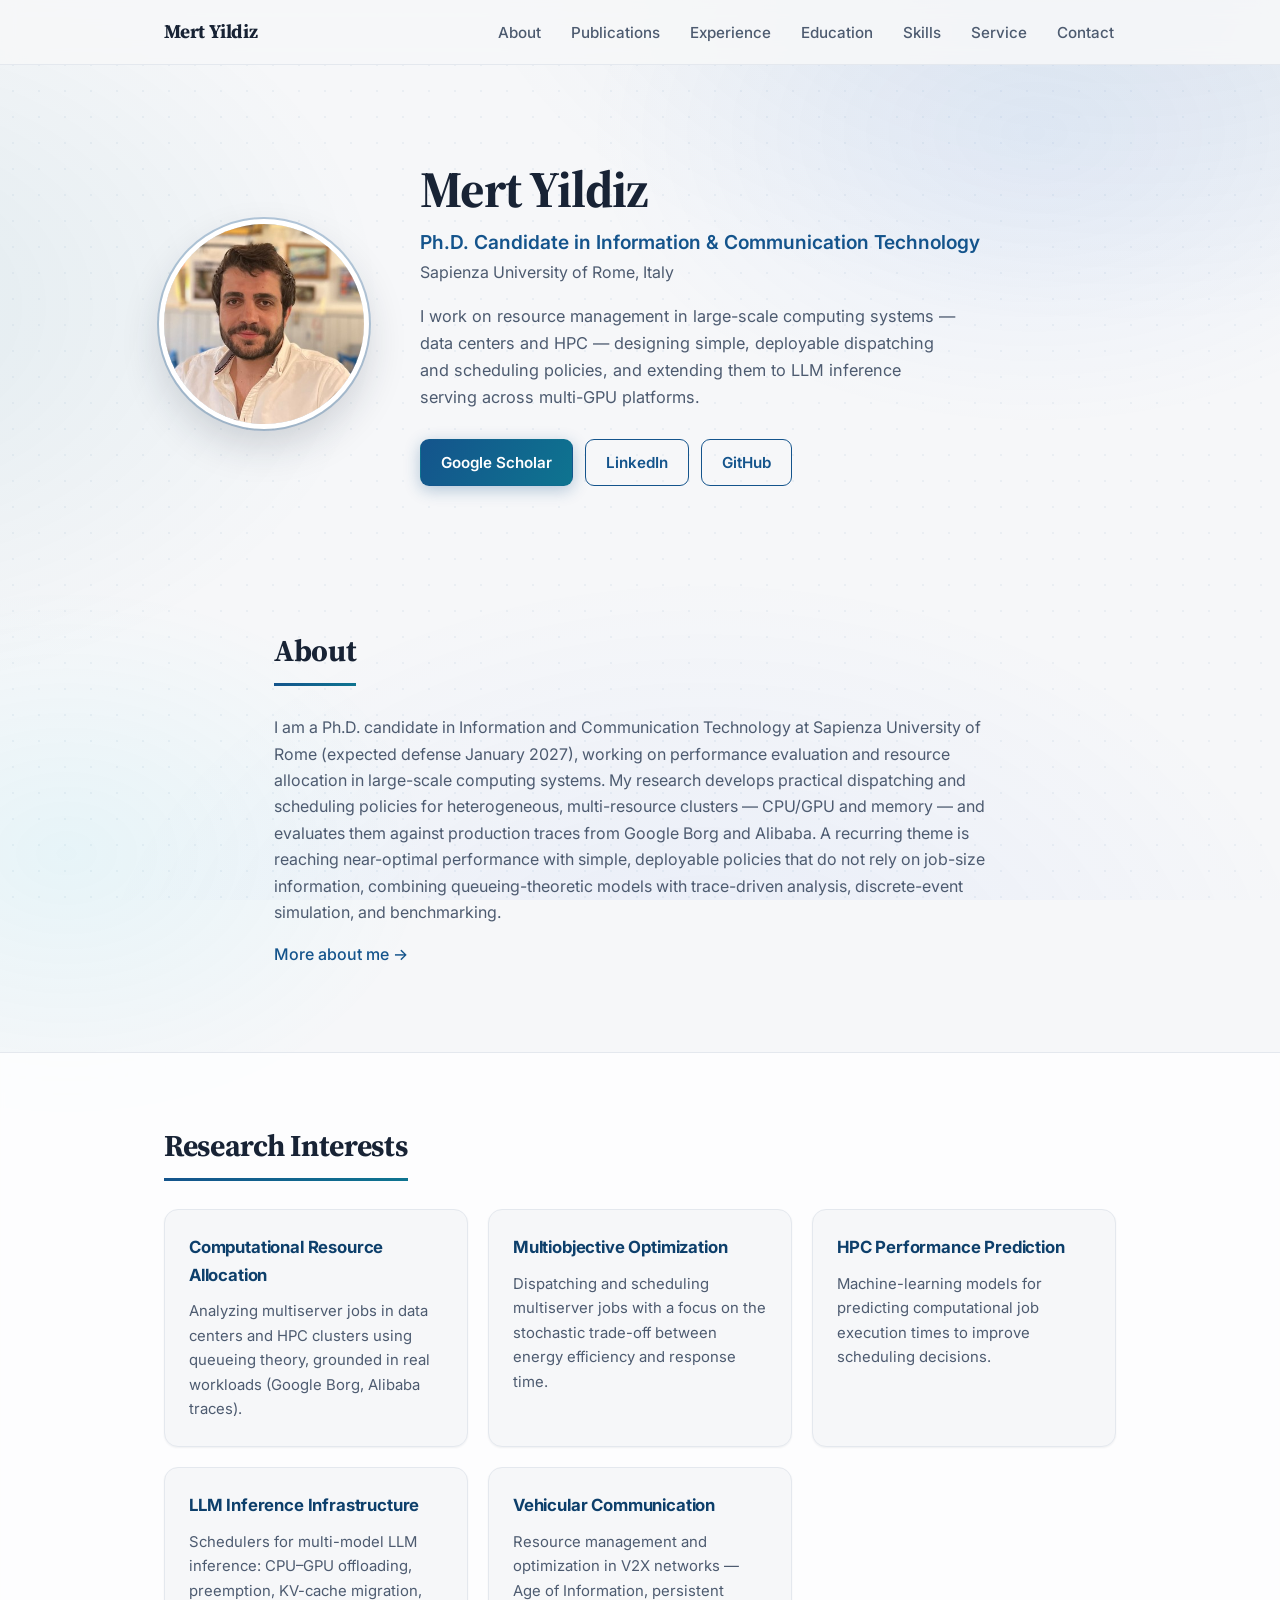
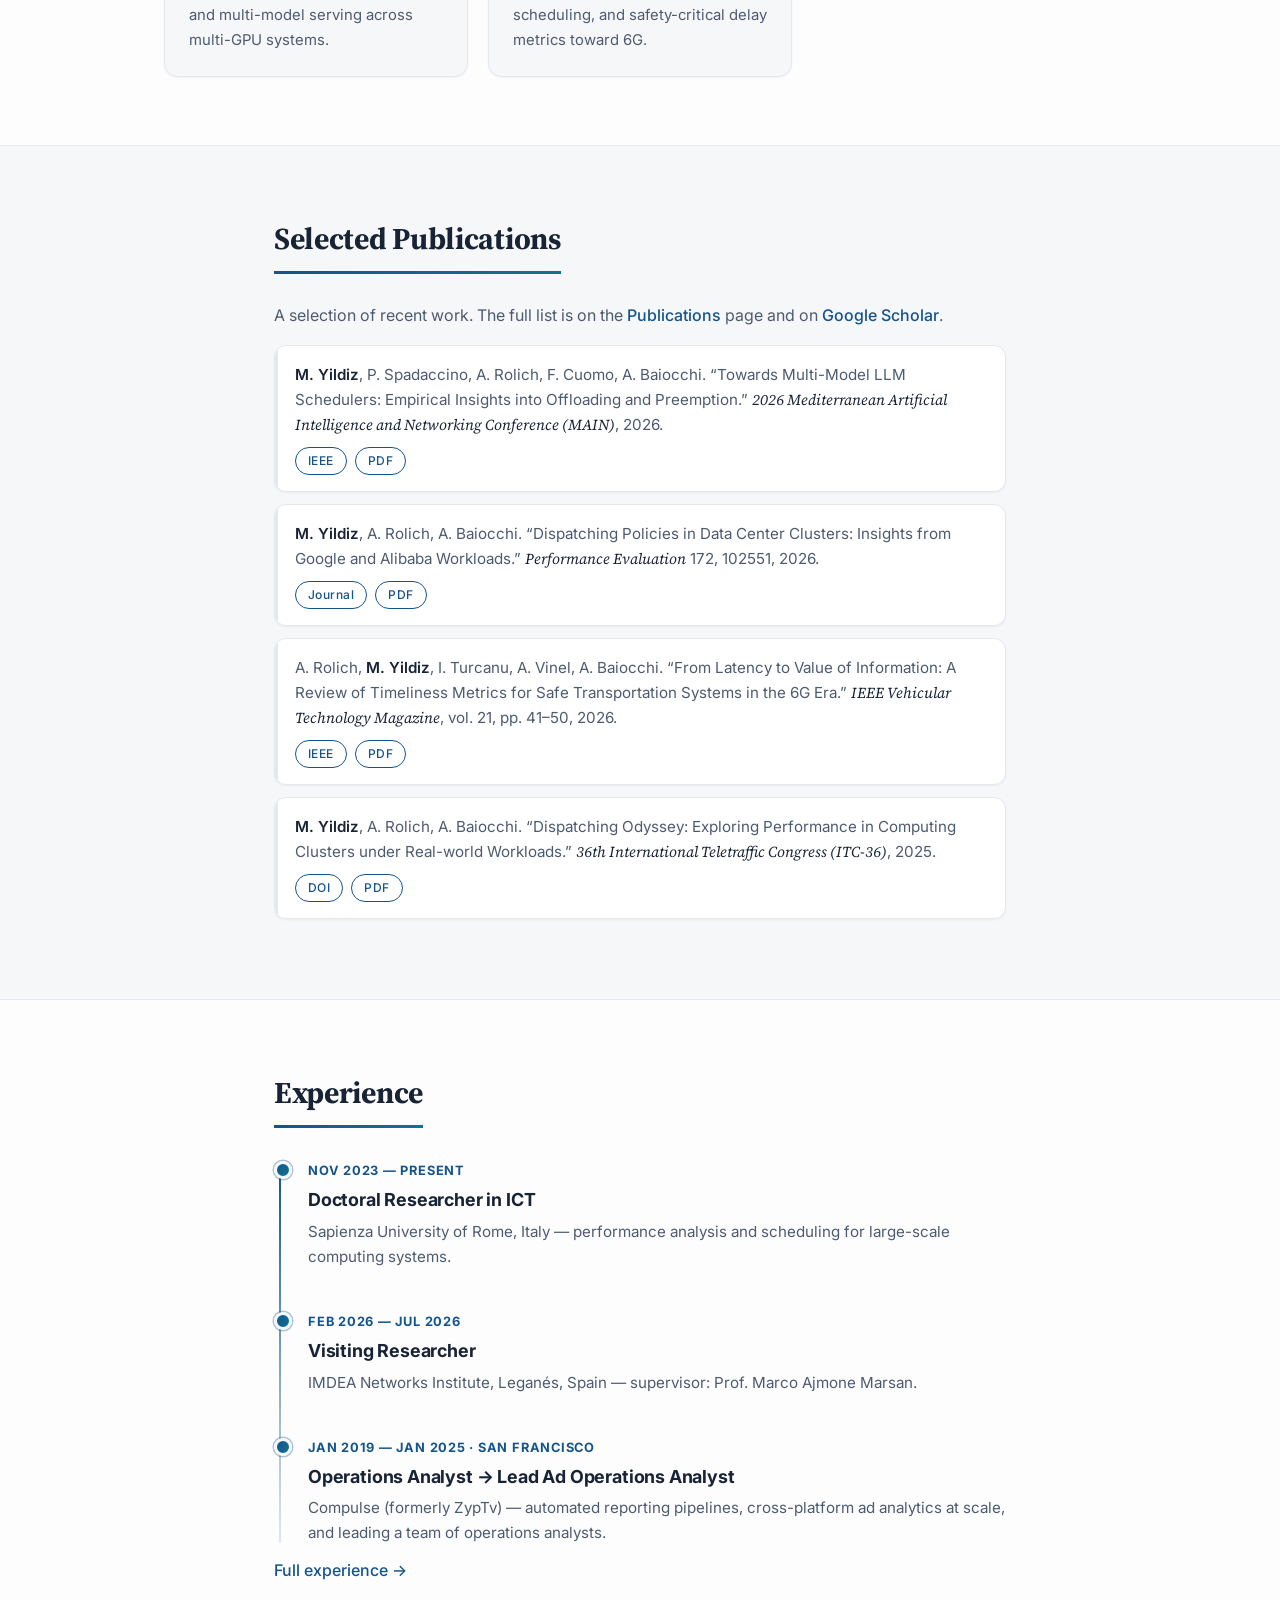
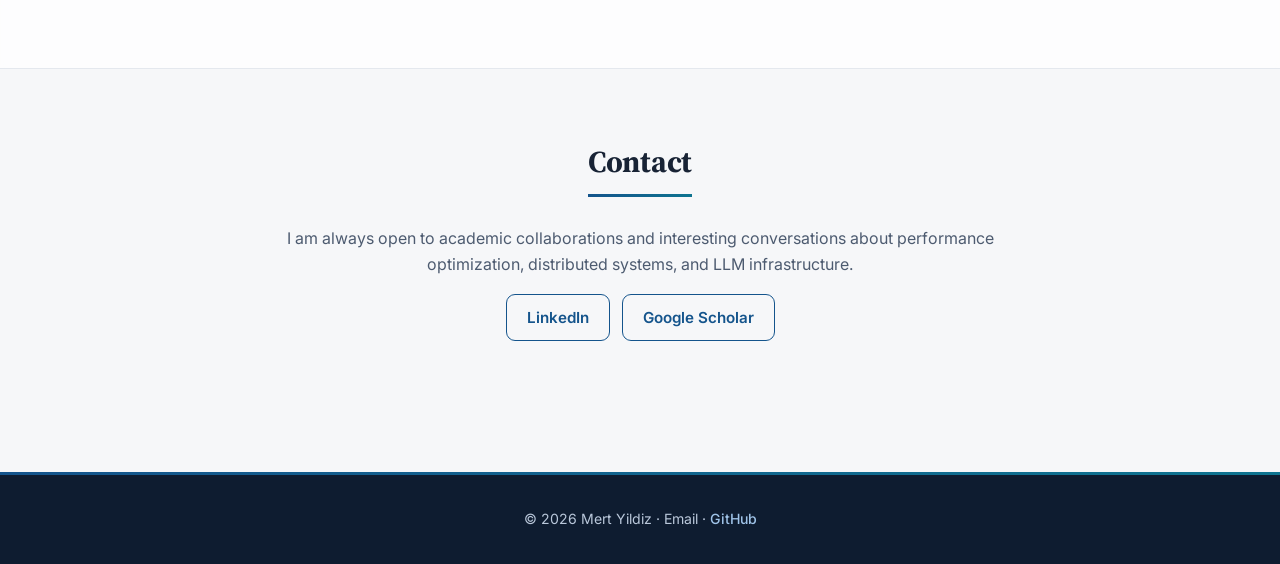
==== index.html @ 00599d74 "Restructure Contact page + obfuscate all email addresses site-wide - Contact: two-panel layout (Get-" ====
<!DOCTYPE html>
<html lang="en">
<head>
  <meta charset="UTF-8">
  <meta name="viewport" content="width=device-width, initial-scale=1.0">
  <title>Mert Yildiz — Academic Portfolio</title>
  <meta name="description" content="Mert Yildiz — Ph.D. Candidate in ICT at Sapienza University of Rome. Resource management in data centers and HPC, queueing theory, LLM inference serving, vehicular networks.">
  <link rel="icon" type="image/jpeg" href="assets/Profile_photo.jpg">
  <meta property="og:title" content="Mert Yildiz — Academic Portfolio">
  <meta property="og:description" content="Ph.D. Candidate in ICT at Sapienza University of Rome. Data centers, HPC, queueing theory, LLM inference serving, vehicular networks.">
  <meta property="og:type" content="website">
  <meta property="og:image" content="assets/Profile_photo.jpg">
  <link rel="preconnect" href="https://fonts.googleapis.com">
  <link rel="preconnect" href="https://fonts.gstatic.com" crossorigin>
  <link href="https://fonts.googleapis.com/css2?family=Source+Serif+4:opsz,wght@8..60,400;8..60,600;8..60,700&family=Inter:wght@400;500;600&display=swap" rel="stylesheet">
  <link rel="stylesheet" href="css/style.css">
</head>
<body>

<header class="site-header">
  <nav class="nav container">
    <a class="nav__brand" href="index.html">Mert Yildiz</a>
    <button class="nav__toggle" aria-label="Toggle menu" aria-expanded="false">☰</button>
    <ul class="nav__links">
      <li><a href="about.html">About</a></li>
      <li><a href="publications.html">Publications</a></li>
      <li><a href="experience.html">Experience</a></li>
      <li><a href="education.html">Education</a></li>
      <li><a href="skills.html">Skills</a></li>
      <li><a href="service.html">Service</a></li>
      <li><a href="contact.html">Contact</a></li>
    </ul>
  </nav>
</header>

<main id="top">

  <!-- ============ HERO ============ -->
  <section class="hero">
    <div class="container hero__inner">
      <img class="hero__photo" src="assets/Profile_photo.jpg" alt="Portrait of Mert Yildiz">
      <div class="hero__text">
        <h1>Mert Yildiz</h1>
        <p class="hero__role">Ph.D. Candidate in Information &amp; Communication Technology</p>
        <p class="hero__affil">Sapienza University of Rome, Italy</p>
        <p class="hero__tagline">
          I work on resource management in large-scale computing systems — data centers and HPC —
          designing simple, deployable dispatching and scheduling policies, and extending them to
          LLM inference serving across multi-GPU platforms.
        </p>
        <div class="hero__links">
          <a class="btn btn--primary" href="https://scholar.google.com/citations?user=gYXDUkcAAAAJ&hl=en" target="_blank" rel="noopener">Google Scholar</a>
          <a class="btn" href="https://www.linkedin.com/in/mertyldz/" target="_blank" rel="noopener">LinkedIn</a>
          <a class="btn" href="https://github.com/MertYILDIZ19" target="_blank" rel="noopener">GitHub</a>
        </div>
      </div>
    </div>
  </section>

  <!-- ============ ABOUT (excerpt) ============ -->
  <section class="section">
    <div class="container narrow">
      <h2>About</h2>
      <p>
        I am a Ph.D. candidate in Information and Communication Technology at Sapienza University of Rome
        (expected defense January 2027), working on performance evaluation and resource allocation in
        large-scale computing systems. My research develops practical dispatching and scheduling policies for
        heterogeneous, multi-resource clusters — CPU/GPU and memory — and evaluates them against production
        traces from Google Borg and Alibaba. A recurring theme is reaching near-optimal performance with simple,
        deployable policies that do not rely on job-size information, combining queueing-theoretic models with
        trace-driven analysis, discrete-event simulation, and benchmarking.
      </p>
      <p><a href="about.html">More about me →</a></p>
    </div>
  </section>

  <!-- ============ RESEARCH ============ -->
  <section class="section section--alt">
    <div class="container">
      <h2>Research Interests</h2>
      <div class="cards">
        <div class="card">
          <h3>Computational Resource Allocation</h3>
          <p>Analyzing multiserver jobs in data centers and HPC clusters using queueing theory, grounded in real workloads (Google Borg, Alibaba traces).</p>
        </div>
        <div class="card">
          <h3>Multiobjective Optimization</h3>
          <p>Dispatching and scheduling multiserver jobs with a focus on the stochastic trade-off between energy efficiency and response time.</p>
        </div>
        <div class="card">
          <h3>HPC Performance Prediction</h3>
          <p>Machine-learning models for predicting computational job execution times to improve scheduling decisions.</p>
        </div>
        <div class="card">
          <h3>LLM Inference Infrastructure</h3>
          <p>Schedulers for multi-model LLM inference: CPU–GPU offloading, preemption, KV-cache migration, and multi-model serving across multi-GPU systems.</p>
        </div>
        <div class="card">
          <h3>Vehicular Communication</h3>
          <p>Resource management and optimization in V2X networks — Age of Information, persistent scheduling, and safety-critical delay metrics toward 6G.</p>
        </div>
      </div>
    </div>
  </section>

  <!-- ============ SELECTED PUBLICATIONS ============ -->
  <section class="section">
    <div class="container narrow">
      <h2>Selected Publications</h2>
      <p class="pubs__meta">A selection of recent work. The full list is on the <a href="publications.html">Publications</a> page and on <a href="https://scholar.google.com/citations?user=gYXDUkcAAAAJ&hl=en" target="_blank" rel="noopener">Google Scholar</a>.</p>

      <ul class="pubs">
        <li>
          <span class="pubs__authors"><strong>M. Yildiz</strong>, P. Spadaccino, A. Rolich, F. Cuomo, A. Baiocchi</span>.
          “Towards Multi-Model LLM Schedulers: Empirical Insights into Offloading and Preemption.”
          <em>2026 Mediterranean Artificial Intelligence and Networking Conference (MAIN)</em>, 2026.
          <div class="pubs__links">
            <a class="pubs__doi" href="https://doi.org/10.1109/MAIN71116.2026.11622343" target="_blank" rel="noopener">IEEE</a>
            <a class="pubs__pdf" href="My_papers_pdfs/Towards_Multi-Model_LLM_Schedulers_Empirical_Insights_Into_Offloading_and_Preemption.pdf" download>PDF</a>
          </div>
        </li>
        <li>
          <span class="pubs__authors"><strong>M. Yildiz</strong>, A. Rolich, A. Baiocchi</span>.
          “Dispatching Policies in Data Center Clusters: Insights from Google and Alibaba Workloads.”
          <em>Performance Evaluation</em> 172, 102551, 2026.
          <div class="pubs__links">
            <a class="pubs__doi" href="https://doi.org/10.1016/j.peva.2026.102551" target="_blank" rel="noopener">Journal</a>
            <a class="pubs__pdf" href="My_papers_pdfs/1-s2.0-S0166531626000118-main.pdf" download>PDF</a>
          </div>
        </li>
        <li>
          <span class="pubs__authors">A. Rolich, <strong>M. Yildiz</strong>, I. Turcanu, A. Vinel, A. Baiocchi</span>.
          “From Latency to Value of Information: A Review of Timeliness Metrics for Safe Transportation Systems in the 6G Era.”
          <em>IEEE Vehicular Technology Magazine</em>, vol. 21, pp. 41–50, 2026.
          <div class="pubs__links">
            <a class="pubs__doi" href="https://doi.org/10.1109/MVT.2026.3695244" target="_blank" rel="noopener">IEEE</a>
            <a class="pubs__pdf" href="My_papers_pdfs/From_Latency_to_Value_of_Information_A_Review_of_Timeliness_Metrics_for_Safe_Transportation_Systems_in_the_6G_Era.pdf" download>PDF</a>
          </div>
        </li>
        <li>
          <span class="pubs__authors"><strong>M. Yildiz</strong>, A. Rolich, A. Baiocchi</span>.
          “Dispatching Odyssey: Exploring Performance in Computing Clusters under Real-world Workloads.”
          <em>36th International Teletraffic Congress (ITC-36)</em>, 2025.
          <div class="pubs__links">
            <a class="pubs__doi" href="https://doi.org/10.23919/itc-3665175.2025.11078624" target="_blank" rel="noopener">DOI</a>
            <a class="pubs__pdf" href="My_papers_pdfs/Dispatching_Odyssey_Exploring_Performance_in_Computing_Clusters_under_Real-world_Workloads.pdf" download>PDF</a>
          </div>
        </li>
      </ul>
    </div>
  </section>

  <!-- ============ EXPERIENCE (excerpt) ============ -->
  <section class="section section--alt">
    <div class="container narrow">
      <h2>Experience</h2>
      <div class="timeline">
        <div class="timeline__item">
          <span class="timeline__when">Nov 2023 — Present</span>
          <h3>Doctoral Researcher in ICT</h3>
          <p>Sapienza University of Rome, Italy — performance analysis and scheduling for large-scale computing systems.</p>
        </div>
        <div class="timeline__item">
          <span class="timeline__when">Feb 2026 — Jul 2026</span>
          <h3>Visiting Researcher</h3>
          <p>IMDEA Networks Institute, Leganés, Spain — supervisor: Prof. Marco Ajmone Marsan.</p>
        </div>
        <div class="timeline__item">
          <span class="timeline__when">Jan 2019 — Jan 2025 · San Francisco</span>
          <h3>Operations Analyst → Lead Ad Operations Analyst</h3>
          <p>Compulse (formerly ZypTv) — automated reporting pipelines, cross-platform ad analytics at scale, and leading a team of operations analysts.</p>
        </div>
      </div>
      <p><a href="experience.html">Full experience →</a></p>
    </div>
  </section>

  <!-- ============ CONTACT ============ -->
  <section class="section">
    <div class="container narrow center">
      <h2>Contact</h2>
      <p>
        I am always open to academic collaborations and interesting conversations about performance
        optimization, distributed systems, and LLM infrastructure.
      </p>
      <div class="hero__links center">
        <a class="btn" href="https://www.linkedin.com/in/mertyldz/" target="_blank" rel="noopener">LinkedIn</a>
        <a class="btn" href="https://scholar.google.com/citations?user=gYXDUkcAAAAJ&hl=en" target="_blank" rel="noopener">Google Scholar</a>
      </div>
    </div>
  </section>

</main>

<footer class="site-footer">
  <div class="container narrow center">
    <p>© <span id="year"></span> Mert Yildiz · Email · <a href="https://github.com/MertYILDIZ19" target="_blank" rel="noopener">GitHub</a></p>
  </div>
</footer>

<script src="js/main.js"></script>
</body>
</html>
---- css/style.css ----
/* ============================================================
   Mert Yildiz — Academic Portfolio (multi-page)
   Design system v2: Source Serif 4 headings + Inter body,
   deep-navy accent with gradient highlights on soft off-white.
   Shared by all pages. Do not fork per page.
   ============================================================ */

:root {
  --bg: #f6f7f9;
  --surface: #ffffff;
  --ink: #182335;
  --ink-soft: #4d5b70;
  --accent: #14548c;
  --accent-dark: #0d3f6b;
  --accent-light: #4a86bd;
  --teal: #0e7490;
  --line: #e4e8ee;
  --grad: linear-gradient(120deg, var(--accent) 0%, var(--teal) 100%);
  --serif: "Source Serif 4", Georgia, serif;
  --sans: "Inter", -apple-system, "Segoe UI", sans-serif;
  --shadow-sm: 0 1px 2px rgba(24, 35, 53, 0.06);
  --shadow-md: 0 10px 28px rgba(24, 35, 53, 0.10);
  --radius: 14px;
}

* { margin: 0; padding: 0; box-sizing: border-box; }

html { scroll-behavior: smooth; background-color: var(--bg); }

::selection { background: rgba(20, 84, 140, 0.18); }

a:focus-visible, button:focus-visible {
  outline: 2px solid var(--accent-light);
  outline-offset: 2px;
  border-radius: 4px;
}

/* ---------- Background: soft drifting glows + faint dot grid ---------- */
body::before {
  content: ""; position: fixed; inset: 0; z-index: -2; pointer-events: none;
  background:
    radial-gradient(rgba(20, 84, 140, 0.05) 1px, transparent 1.4px),
    radial-gradient(1100px 700px at 88% -12%, rgba(20, 84, 140, 0.10), transparent 62%),
    radial-gradient(900px 650px at -12% 34%, rgba(14, 116, 144, 0.09), transparent 60%),
    radial-gradient(1000px 700px at 55% 112%, rgba(37, 99, 235, 0.07), transparent 62%);
  background-size: 26px 26px, auto, auto, auto;
}
body::after {
  content: ""; position: fixed; top: -30%; left: -20%; width: 140%; height: 160%;
  z-index: -1; pointer-events: none;
  background:
    radial-gradient(640px 420px at 72% 28%, rgba(59, 130, 246, 0.08), transparent 70%),
    radial-gradient(520px 380px at 18% 78%, rgba(34, 211, 238, 0.07), transparent 70%);
  animation: bg-drift 40s ease-in-out infinite alternate;
}
@keyframes bg-drift {
  from { transform: translate3d(-2%, -1.5%, 0) scale(1); }
  to   { transform: translate3d(2.5%, 2%, 0) scale(1.06); }
}
@media (prefers-reduced-motion: reduce) {
  html { scroll-behavior: auto; }
  body::after { animation: none; }
}

body {
  font-family: var(--sans);
  color: var(--ink);
  line-height: 1.65;
  font-size: 16px;
  -webkit-font-smoothing: antialiased;
  text-rendering: optimizeLegibility;
}

.container { max-width: 1000px; margin: 0 auto; padding: 0 24px; }
.container.narrow { max-width: 780px; }
.center { text-align: center; }

/* ---------- Scroll reveal (only when JS is present) ---------- */
html.js .reveal { opacity: 0; transform: translateY(16px); transition: opacity 0.55s ease, transform 0.55s ease; }
html.js .reveal.in { opacity: 1; transform: none; }
@media (prefers-reduced-motion: reduce) {
  html.js .reveal { opacity: 1; transform: none; transition: none; }
}

/* ---------- Header / nav ---------- */
.site-header {
  position: sticky; top: 0; z-index: 50;
  background: rgba(246, 247, 249, 0.88);
  backdrop-filter: blur(10px);
  -webkit-backdrop-filter: blur(10px);
  border-bottom: 1px solid var(--line);
}
.nav { display: flex; align-items: center; justify-content: space-between; height: 64px; position: relative; }
.nav__brand { font-family: var(--serif); font-weight: 700; font-size: 1.2rem; letter-spacing: -0.01em; color: var(--ink); text-decoration: none; }
.nav__brand:hover { color: var(--accent); }
.nav__links { display: flex; gap: 26px; list-style: none; }
.nav__links a {
  position: relative;
  color: var(--ink-soft); text-decoration: none; font-size: 0.95rem; font-weight: 500;
  padding: 8px 2px; transition: color 0.15s;
}
.nav__links a::after {
  content: ""; position: absolute; left: 0; right: 100%; bottom: 2px; height: 2px;
  background: var(--grad); border-radius: 2px; transition: right 0.2s ease;
}
.nav__links a:hover { color: var(--accent); }
.nav__links a:hover::after, .nav__links a.is-active::after { right: 0; }
.nav__links a.is-active { color: var(--accent); font-weight: 600; }
.nav__toggle {
  display: none; background: none; border: 1px solid var(--line); border-radius: 8px;
  font-size: 1.35rem; line-height: 1; cursor: pointer; color: var(--ink);
  padding: 6px 10px; transition: background 0.15s, color 0.15s;
}
.nav__toggle:hover { background: rgba(20, 84, 140, 0.08); color: var(--accent); }

/* ---------- Home hero ---------- */
.hero { padding: clamp(48px, 9vw, 96px) 0 clamp(40px, 7vw, 72px); }
.hero__inner { display: flex; align-items: center; gap: clamp(32px, 5vw, 56px); }
.hero__photo {
  width: clamp(140px, 22vw, 200px); height: clamp(140px, 22vw, 200px);
  border-radius: 50%; object-fit: cover; flex-shrink: 0;
  box-shadow:
    0 0 0 5px var(--surface),
    0 0 0 7px rgba(20, 84, 140, 0.28),
    0 18px 44px rgba(24, 35, 53, 0.20);
}
.hero h1 {
  font-family: var(--serif); font-size: clamp(2.2rem, 5.5vw, 3.2rem);
  line-height: 1.1; letter-spacing: -0.02em; margin-bottom: 10px;
}
.hero__role { font-size: clamp(1.05rem, 2.4vw, 1.2rem); font-weight: 600; color: var(--accent); }
.hero__affil { color: var(--ink-soft); margin-bottom: 18px; }
.hero__tagline { max-width: 54ch; color: var(--ink-soft); margin-bottom: 28px; font-size: 1.02rem; }

/* ---------- Page hero (inner pages) ---------- */
.page-hero { padding: clamp(44px, 8vw, 72px) 0 8px; }
.page-hero h1 {
  font-family: var(--serif); font-size: clamp(2rem, 5vw, 2.7rem);
  line-height: 1.12; letter-spacing: -0.02em; margin-bottom: 14px; position: relative; padding-top: 18px;
}
.page-hero h1::before {
  content: ""; position: absolute; top: 0; left: 2px; width: 46px; height: 4px;
  background: var(--grad); border-radius: 2px;
}
.page-hero p { color: var(--ink-soft); max-width: 66ch; font-size: 1.02rem; }

/* ---------- Buttons ---------- */
.btn {
  display: inline-block; padding: 10px 20px; border-radius: 9px;
  border: 1.5px solid var(--accent); color: var(--accent); background: transparent;
  text-decoration: none; font-weight: 600; font-size: 0.95rem;
  transition: transform 0.15s, box-shadow 0.15s, background 0.15s, color 0.15s;
}
.btn:hover { background: var(--accent); color: #fff; transform: translateY(-1px); }
.btn--primary {
  background: var(--grad); border-color: transparent; color: #fff;
  box-shadow: 0 4px 16px rgba(20, 84, 140, 0.30);
}
.btn--primary:hover { background: linear-gradient(120deg, var(--accent-dark) 0%, #0a5d75 100%); box-shadow: 0 6px 20px rgba(20, 84, 140, 0.38); }
.hero__links { display: flex; gap: 12px; flex-wrap: wrap; }
.hero__links.center, .center { justify-content: center; text-align: center; }

/* ---------- Sections ---------- */
.section { padding: clamp(44px, 7vw, 68px) 0; }
.section--alt {
  background: rgba(255, 255, 255, 0.72); backdrop-filter: blur(3px);
  border-top: 1px solid var(--line); border-bottom: 1px solid var(--line);
}
.section h2 {
  font-family: var(--serif); font-size: clamp(1.5rem, 3.6vw, 1.9rem);
  letter-spacing: -0.01em; margin-bottom: 28px;
  padding-bottom: 10px; display: inline-block; border-bottom: none;
  background-image: var(--grad);
  background-size: 100% 3px; background-position: left bottom; background-repeat: no-repeat;
}
.section p { color: var(--ink-soft); margin-bottom: 16px; }
.section a:not(.btn) { color: var(--accent); text-decoration: none; font-weight: 500; }
.section a:not(.btn):hover { text-decoration: underline; text-underline-offset: 3px; }

/* ---------- Cards ---------- */
.cards { display: grid; grid-template-columns: repeat(auto-fit, minmax(250px, 1fr)); gap: 20px; }
.card {
  position: relative; overflow: hidden;
  background: var(--bg); border: 1px solid var(--line); border-radius: var(--radius);
  padding: 24px; box-shadow: var(--shadow-sm);
  transition: transform 0.18s ease, box-shadow 0.18s ease;
}
.section:not(.section--alt) .card { background: var(--surface); }
.card::before {
  content: ""; position: absolute; top: 0; left: 0; right: 0; height: 3px;
  background: var(--grad); opacity: 0; transition: opacity 0.18s ease;
}
.card:hover { transform: translateY(-4px); box-shadow: var(--shadow-md); }
.card:hover::before { opacity: 1; }
.card h3 { font-size: 1.05rem; margin-bottom: 10px; color: var(--accent-dark); letter-spacing: -0.01em; }
.card p { font-size: 0.93rem; margin: 0; }
.tags { display: flex; flex-wrap: wrap; gap: 7px !important; align-content: flex-start; }
.tags span {
  background: #eef3f9; border: 1px solid #dbe5f0; border-radius: 999px;
  padding: 4px 12px; font-size: 0.8rem; font-weight: 500; color: #33507a; line-height: 1.4;
}

/* ---------- Publications ---------- */
.pubs__meta { margin-bottom: 8px; }
.pubs__group {
  font-family: var(--serif); font-size: 1.2rem; color: var(--accent-dark);
  margin: 36px 0 14px; letter-spacing: -0.01em; display: flex; align-items: center; gap: 10px;
}
.pubs__group::before { content: ""; width: 8px; height: 8px; border-radius: 2px; background: var(--grad); flex-shrink: 0; }
.pubs ul, .pubs { list-style: none; }
.pubs li {
  position: relative;
  background: var(--surface); border: 1px solid var(--line); border-radius: 12px;
  padding: 16px 20px; margin-bottom: 12px; color: var(--ink-soft); font-size: 0.95rem;
  box-shadow: var(--shadow-sm); overflow: hidden;
  transition: transform 0.18s ease, box-shadow 0.18s ease, border-color 0.18s ease;
}
.pubs li::before {
  content: ""; position: absolute; top: 0; bottom: 0; left: 0; width: 3px;
  background: var(--line); transition: background 0.18s ease;
}
.pubs li:hover { transform: translateX(4px); box-shadow: var(--shadow-md); border-color: #d3dde9; }
.pubs li:hover::before { background: var(--grad); }
.pubs__authors strong { color: var(--ink); font-weight: 600; }
.pubs em { font-family: var(--serif); color: var(--ink); }
.pubs__links { margin-top: 10px; display: flex; gap: 8px; flex-wrap: wrap; }
.pubs__pdf, .pubs__doi {
  display: inline-block; padding: 3px 12px; border-radius: 999px;
  border: 1px solid var(--accent); color: var(--accent); font-size: 0.75rem;
  font-weight: 600; letter-spacing: 0.04em; text-decoration: none;
  transition: background 0.15s, color 0.15s, box-shadow 0.15s;
}
.pubs__pdf:hover, .pubs__doi:hover { background: var(--accent); color: #fff; box-shadow: 0 3px 10px rgba(20, 84, 140, 0.25); }

/* ---------- Service / simple lists ---------- */
.service-list { list-style: none; }
.service-list li {
  padding: 12px 14px; color: var(--ink-soft); border-bottom: 1px dashed var(--line);
  font-size: 0.95rem; border-radius: 8px; transition: background 0.15s;
}
.service-list li:hover { background: rgba(20, 84, 140, 0.04); }
.service-list li:last-child { border-bottom: none; }
.service-list strong { color: var(--ink); font-weight: 600; }

/* ---------- Timeline ---------- */
.timeline { position: relative; }
.timeline::before {
  content: ""; position: absolute; left: 5px; top: 10px; bottom: 14px; width: 2px;
  background: linear-gradient(to bottom, var(--accent), rgba(20, 84, 140, 0.12));
  border-radius: 2px;
}
.timeline__item { position: relative; padding: 0 0 30px 34px; }
.timeline__item:last-child { padding-bottom: 4px; }
.timeline__item::before {
  content: ""; position: absolute; left: 0; top: 5px;
  width: 12px; height: 12px; border-radius: 50%;
  background: var(--grad); border: 3px solid var(--bg);
  box-shadow: 0 0 0 1.5px rgba(20, 84, 140, 0.35);
}
.timeline__when {
  display: inline-block; font-size: 0.8rem; font-weight: 700; color: var(--accent);
  text-transform: uppercase; letter-spacing: 0.06em; margin-bottom: 4px;
}
.timeline__item h3 { font-size: 1.12rem; margin: 0 0 4px; letter-spacing: -0.01em; }
.timeline__item p { margin: 0 0 8px; font-size: 0.95rem; }
.timeline__item ul { color: var(--ink-soft); font-size: 0.93rem; padding-left: 20px; margin-top: 6px; }
.timeline__item ul li { margin-bottom: 4px; }

/* ---------- About two-column ---------- */
.about-grid { display: grid; grid-template-columns: 270px 1fr; gap: clamp(28px, 5vw, 48px); align-items: start; }
.about-grid > .about-side { position: sticky; top: 88px; }
.about-photo {
  width: 100%; border-radius: 18px; object-fit: cover; display: block;
  box-shadow:
    0 0 0 4px var(--surface),
    0 0 0 6px rgba(20, 84, 140, 0.22),
    0 18px 44px rgba(24, 35, 53, 0.16);
}
.facts { list-style: none; margin-top: 24px; }
.facts li {
  padding: 10px 0; border-bottom: 1px dashed var(--line); font-size: 0.92rem; color: var(--ink-soft);
}
.facts li:last-child { border-bottom: none; }
.facts strong {
  color: var(--accent); display: block; font-size: 0.74rem; font-weight: 700;
  text-transform: uppercase; letter-spacing: 0.08em; margin-bottom: 3px;
}
.about-body p { margin-bottom: 18px; }

/* ---------- Contact (two-panel) ---------- */
.contact-grid { display: grid; grid-template-columns: 1fr 1fr; gap: clamp(28px, 5vw, 48px); align-items: start; }
.contact-lead h2 {
  font-family: var(--serif); font-size: clamp(1.5rem, 3.6vw, 1.9rem); letter-spacing: -0.01em;
  margin-bottom: 14px; padding-bottom: 10px; display: inline-block; border-bottom: none;
  background-image: var(--grad); background-size: 100% 3px; background-position: left bottom; background-repeat: no-repeat;
}
.contact-lead p { margin-bottom: 24px; }
.contact-row--tall { align-items: flex-start; }
.email-block { display: flex; flex-direction: column; gap: 3px; }
.contact-email { font-family: var(--serif); font-size: 1rem; font-weight: 600; color: var(--accent-dark); letter-spacing: 0.01em; overflow-wrap: anywhere; }
.contact-email--alt { font-size: 0.9rem; }
.contact-email-label { font-size: 0.7rem; font-weight: 700; text-transform: uppercase; letter-spacing: 0.08em; color: var(--accent); margin-top: 6px; }
.email-block small { color: var(--ink-soft); font-size: 0.75rem; margin-top: 4px; }
.contact-alt { margin-top: 14px; }

.contact-card {
  background: var(--surface); border: 1px solid var(--line); border-radius: 18px;
  box-shadow: var(--shadow-md); overflow: hidden;
}
.contact-row {
  display: flex; align-items: center; gap: 16px; padding: 20px 24px;
  border-bottom: 1px solid var(--line); transition: background 0.15s;
}
.contact-row:last-child { border-bottom: none; }
.contact-row:hover { background: rgba(20, 84, 140, 0.035); }
.contact-icon {
  flex-shrink: 0; width: 44px; height: 44px; border-radius: 12px;
  display: inline-flex; align-items: center; justify-content: center;
  background: linear-gradient(135deg, rgba(20, 84, 140, 0.10), rgba(14, 116, 144, 0.10));
  color: var(--accent); border: 1px solid rgba(20, 84, 140, 0.14);
}
.contact-info { display: flex; flex-direction: column; gap: 3px; min-width: 0; }
.contact-info strong { font-size: 0.76rem; font-weight: 700; text-transform: uppercase; letter-spacing: 0.08em; color: var(--accent); }
.contact-info a, .contact-info span { color: var(--ink); font-size: 0.98rem; word-break: break-word; }
.contact-info a:not(.profile-chips a) { text-decoration: none; font-weight: 500; transition: color 0.15s; }
.contact-info a:hover { color: var(--accent); }
.profile-chips { display: flex; flex-wrap: wrap; gap: 8px; margin-top: 2px; }
.profile-chips a {
  background: #eef3f9; border: 1px solid #dbe5f0; border-radius: 999px;
  padding: 4px 12px; font-size: 0.8rem; font-weight: 600; color: #33507a; text-decoration: none;
  transition: background 0.15s, color 0.15s, border-color 0.15s;
}
.profile-chips a:hover { background: var(--accent); border-color: var(--accent); color: #fff; }

/* ---------- Footer (dark) ---------- */
.site-footer {
  position: relative; background: #0e1c30; color: #b9c7da;
  font-size: 0.88rem; padding: 34px 0; margin-top: clamp(32px, 6vw, 64px);
}
.site-footer::before {
  content: ""; position: absolute; top: -1px; left: 0; right: 0; height: 3px;
  background: var(--grad);
}
.site-footer a { color: #9fc3e8; text-decoration: none; font-weight: 500; }
.site-footer a:hover { text-decoration: underline; text-underline-offset: 3px; color: #cfe4f7; }

/* ---------- Responsive ---------- */
@media (max-width: 860px) {
  .about-grid { grid-template-columns: 1fr; gap: 28px; }
  .about-grid > .about-side { position: static; max-width: 340px; margin: 0 auto; width: 100%; }
  .contact-grid { grid-template-columns: 1fr; gap: 28px; }
}

@media (max-width: 720px) {
  .container { padding: 0 20px; }
  .hero__inner { flex-direction: column; text-align: center; gap: 28px; }
  .hero__tagline { margin-left: auto; margin-right: auto; }
  .hero__links { justify-content: center; }
  .nav__toggle { display: inline-flex; align-items: center; justify-content: center; }
  .nav__links {
    display: none; position: absolute; top: 100%; left: -20px; right: -20px;
    flex-direction: column; gap: 0; background: var(--surface);
    border-bottom: 1px solid var(--line); box-shadow: var(--shadow-md);
    padding: 10px 0 14px;
  }
  .nav__links.open { display: flex; animation: nav-drop 0.18s ease; }
  @keyframes nav-drop { from { opacity: 0; transform: translateY(-6px); } }
  .nav__links li a { display: block; padding: 12px 24px; font-size: 1rem; border-radius: 0; }
  .nav__links li a::after { display: none; }
  .nav__links li a.is-active { background: rgba(20, 84, 140, 0.07); color: var(--accent); }
  .pubs li { padding: 14px 16px; }
  .cards { grid-template-columns: 1fr; gap: 14px; }
}

@media (max-width: 420px) {
  body { font-size: 15px; }
  .btn { padding: 9px 16px; font-size: 0.9rem; }
  .hero__links .btn { flex: 1 1 auto; text-align: center; }
}
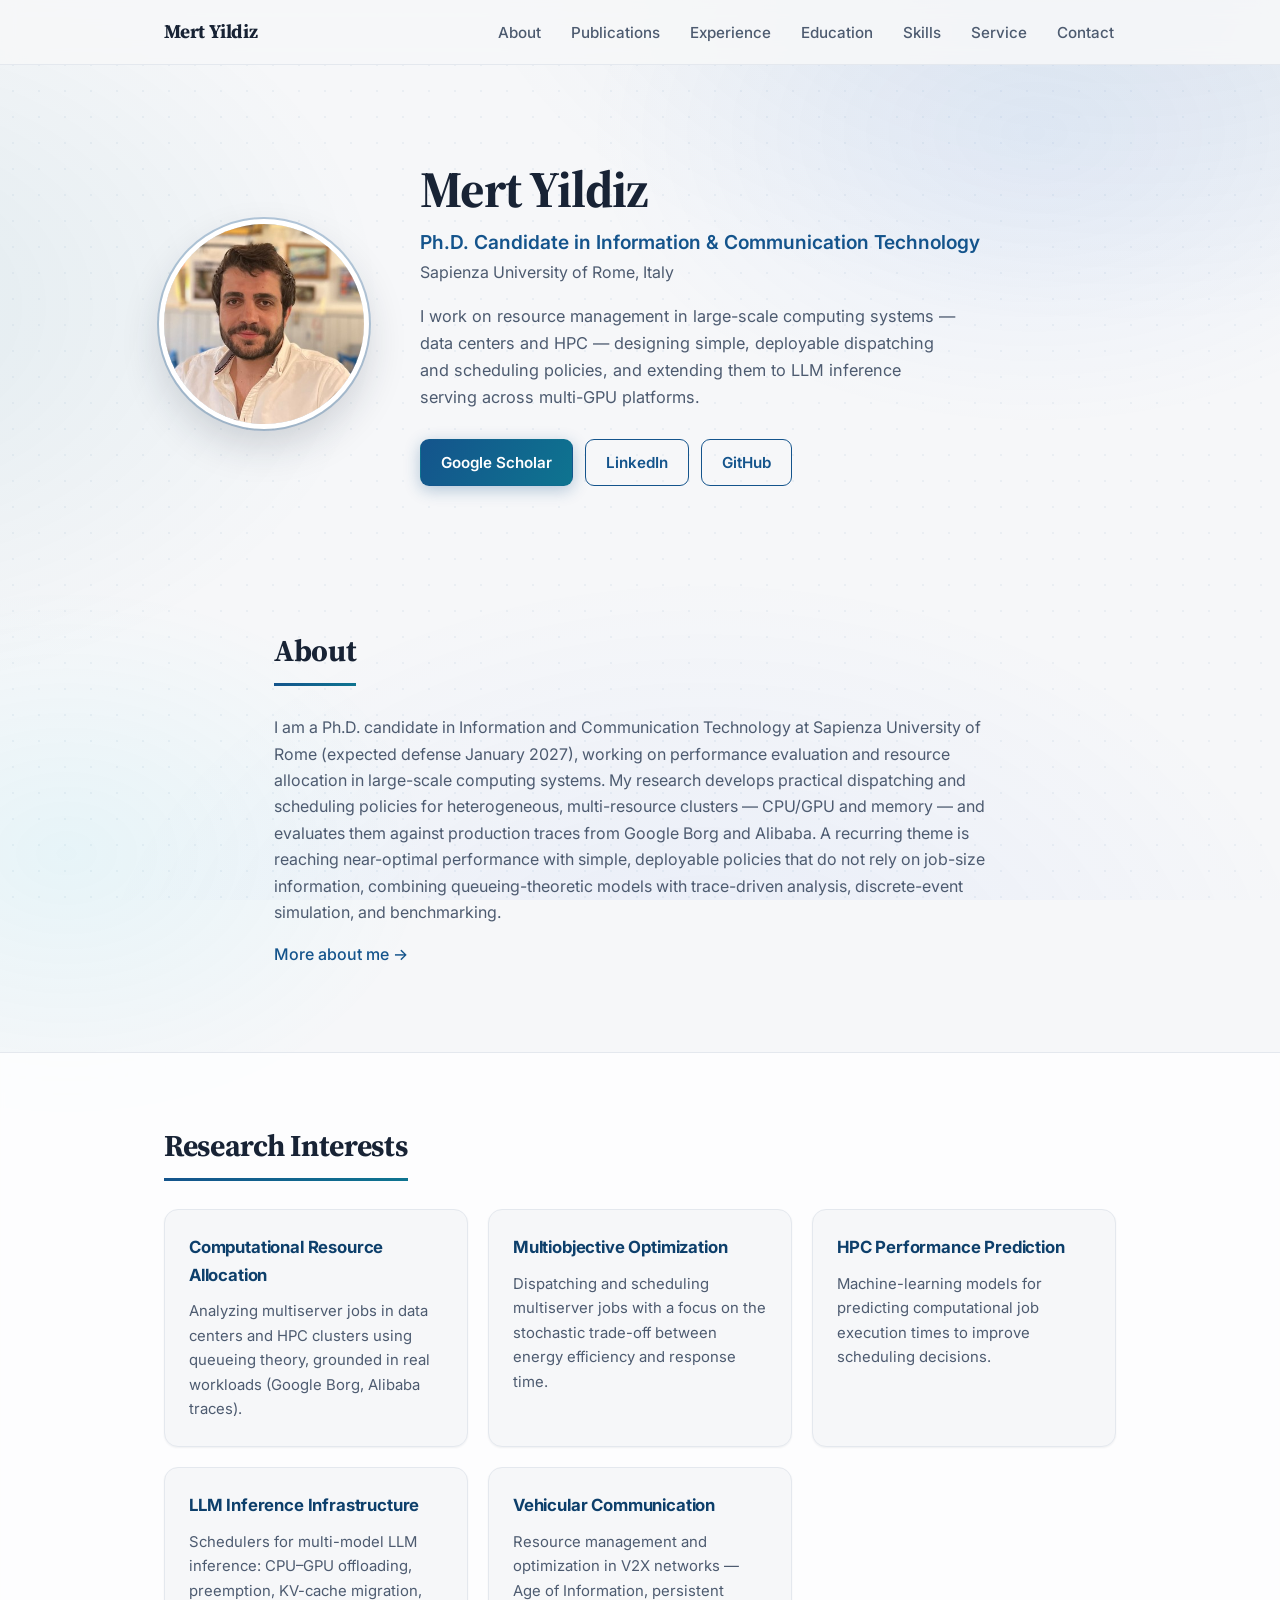
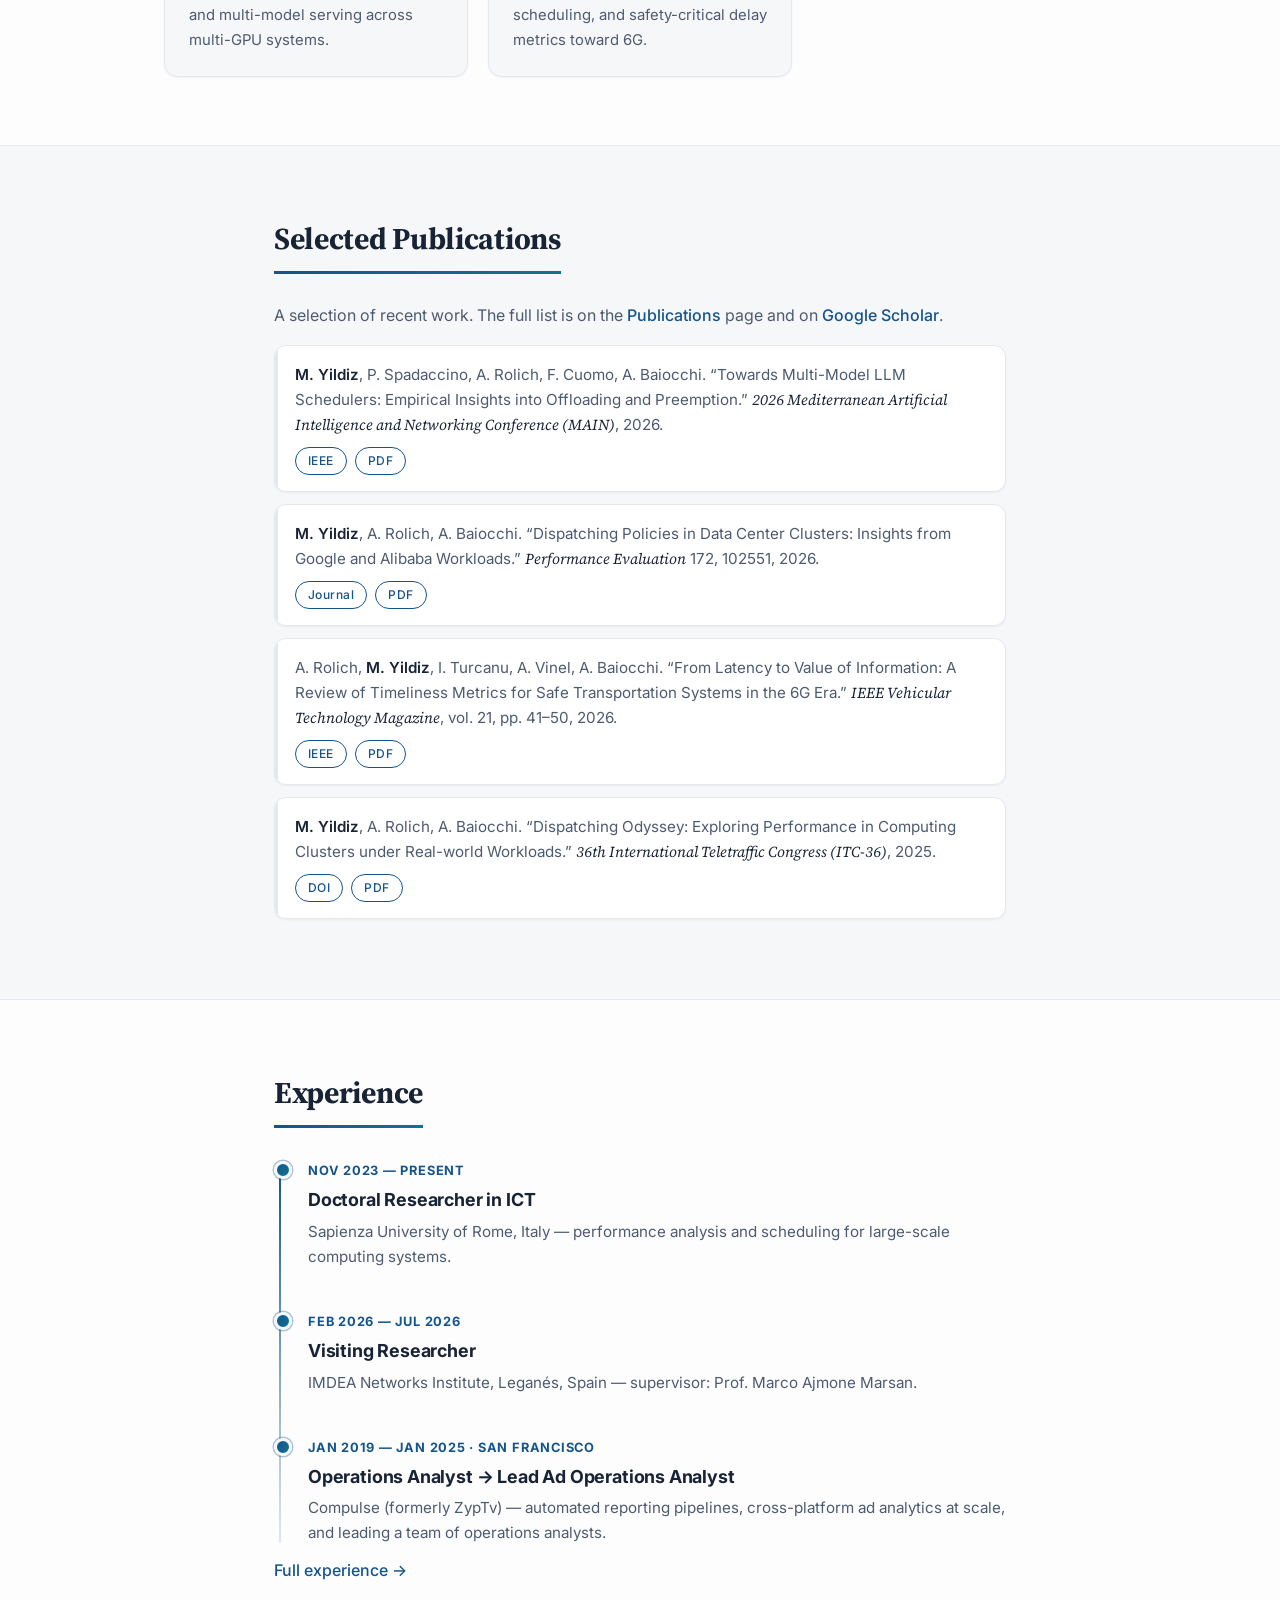
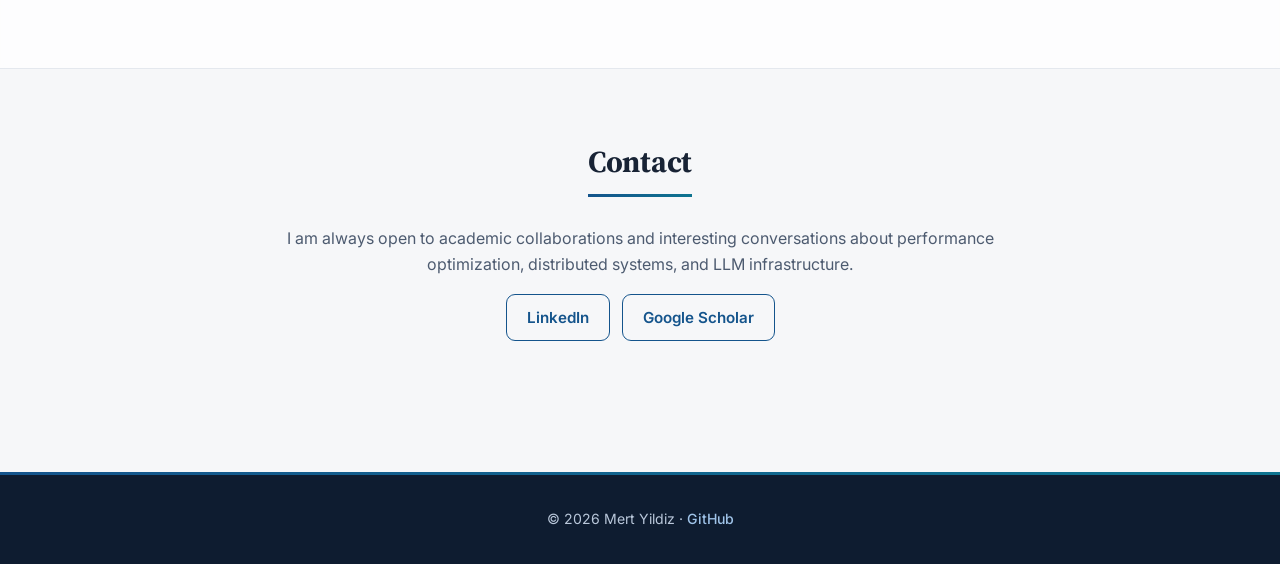
==== commit 5ea43992: "Remove dead 'Email' text from footers (no mailto links anymore)" ====
--- a/index.html
+++ b/index.html
@@ -194,7 +194,7 @@
 
 <footer class="site-footer">
   <div class="container narrow center">
-    <p>© <span id="year"></span> Mert Yildiz · Email · <a href="https://github.com/MertYILDIZ19" target="_blank" rel="noopener">GitHub</a></p>
+    <p>© <span id="year"></span> Mert Yildiz · <a href="https://github.com/MertYILDIZ19" target="_blank" rel="noopener">GitHub</a></p>
   </div>
 </footer>
 
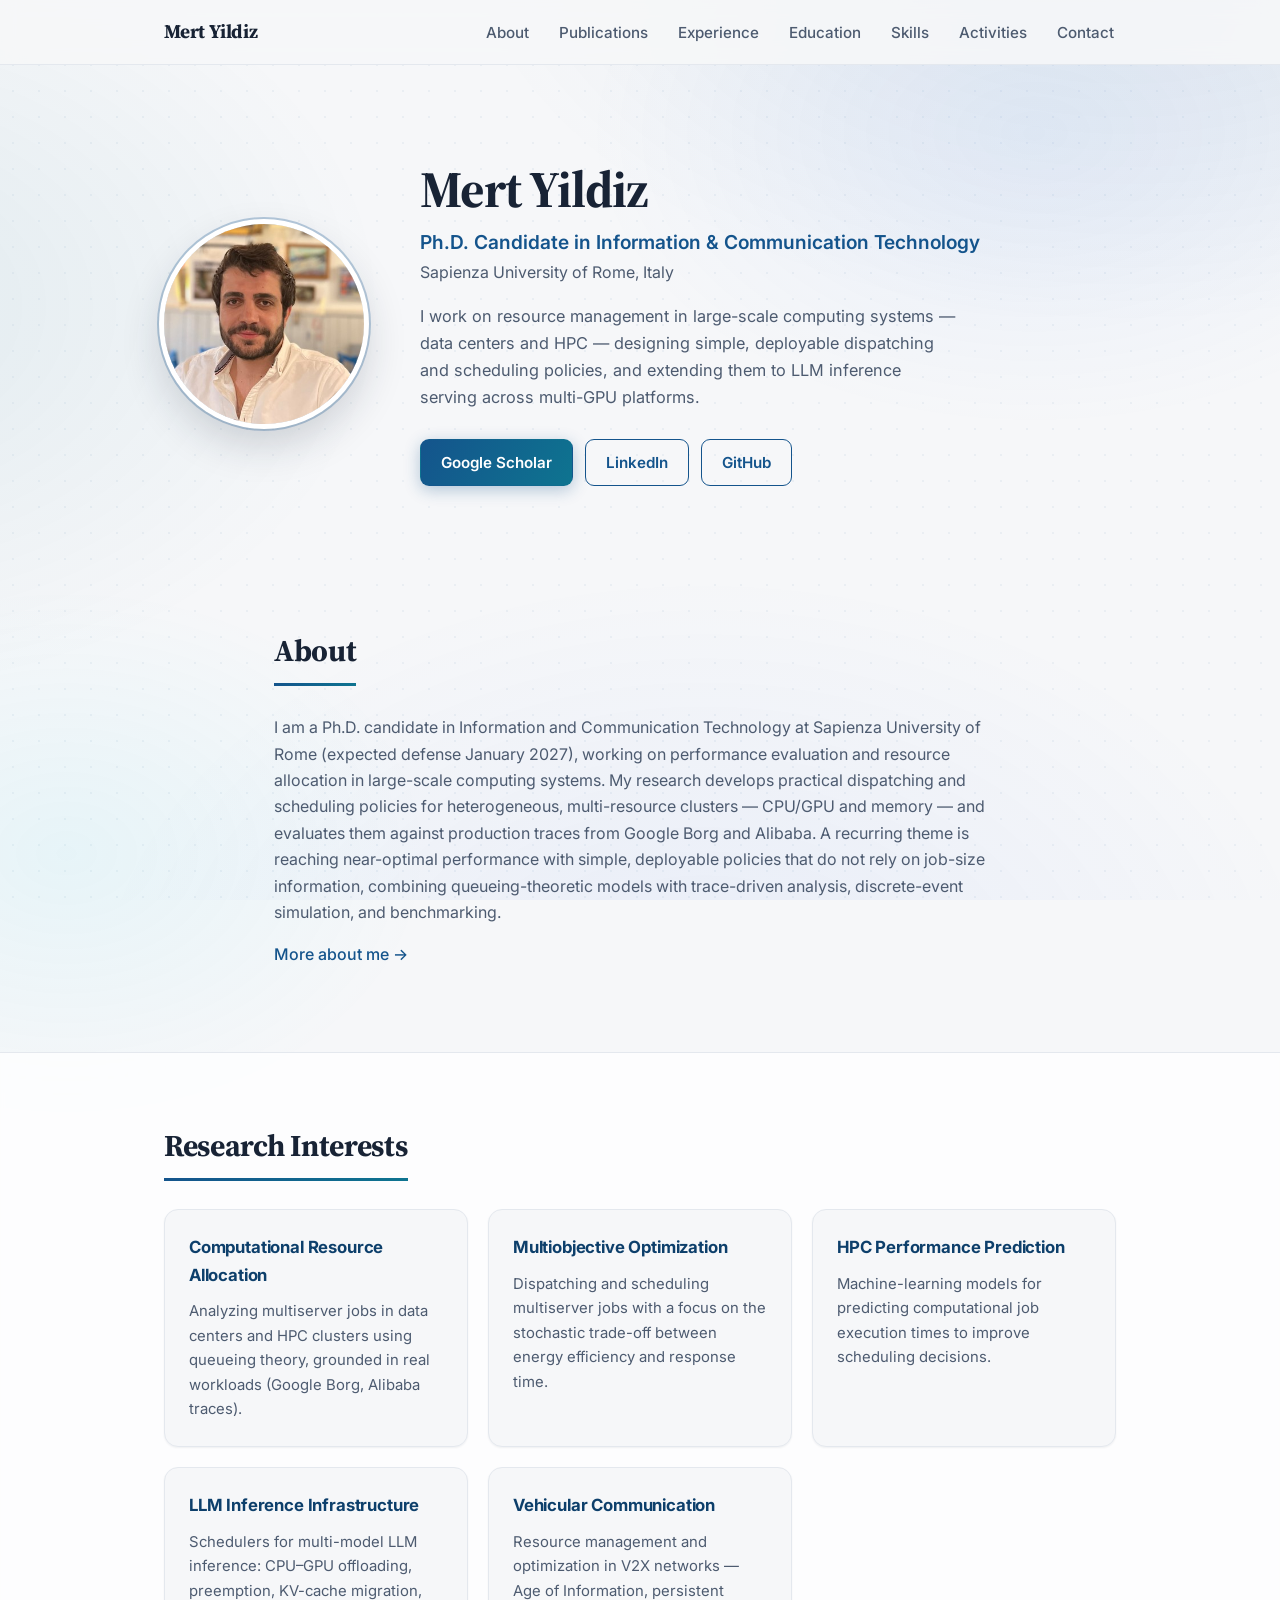
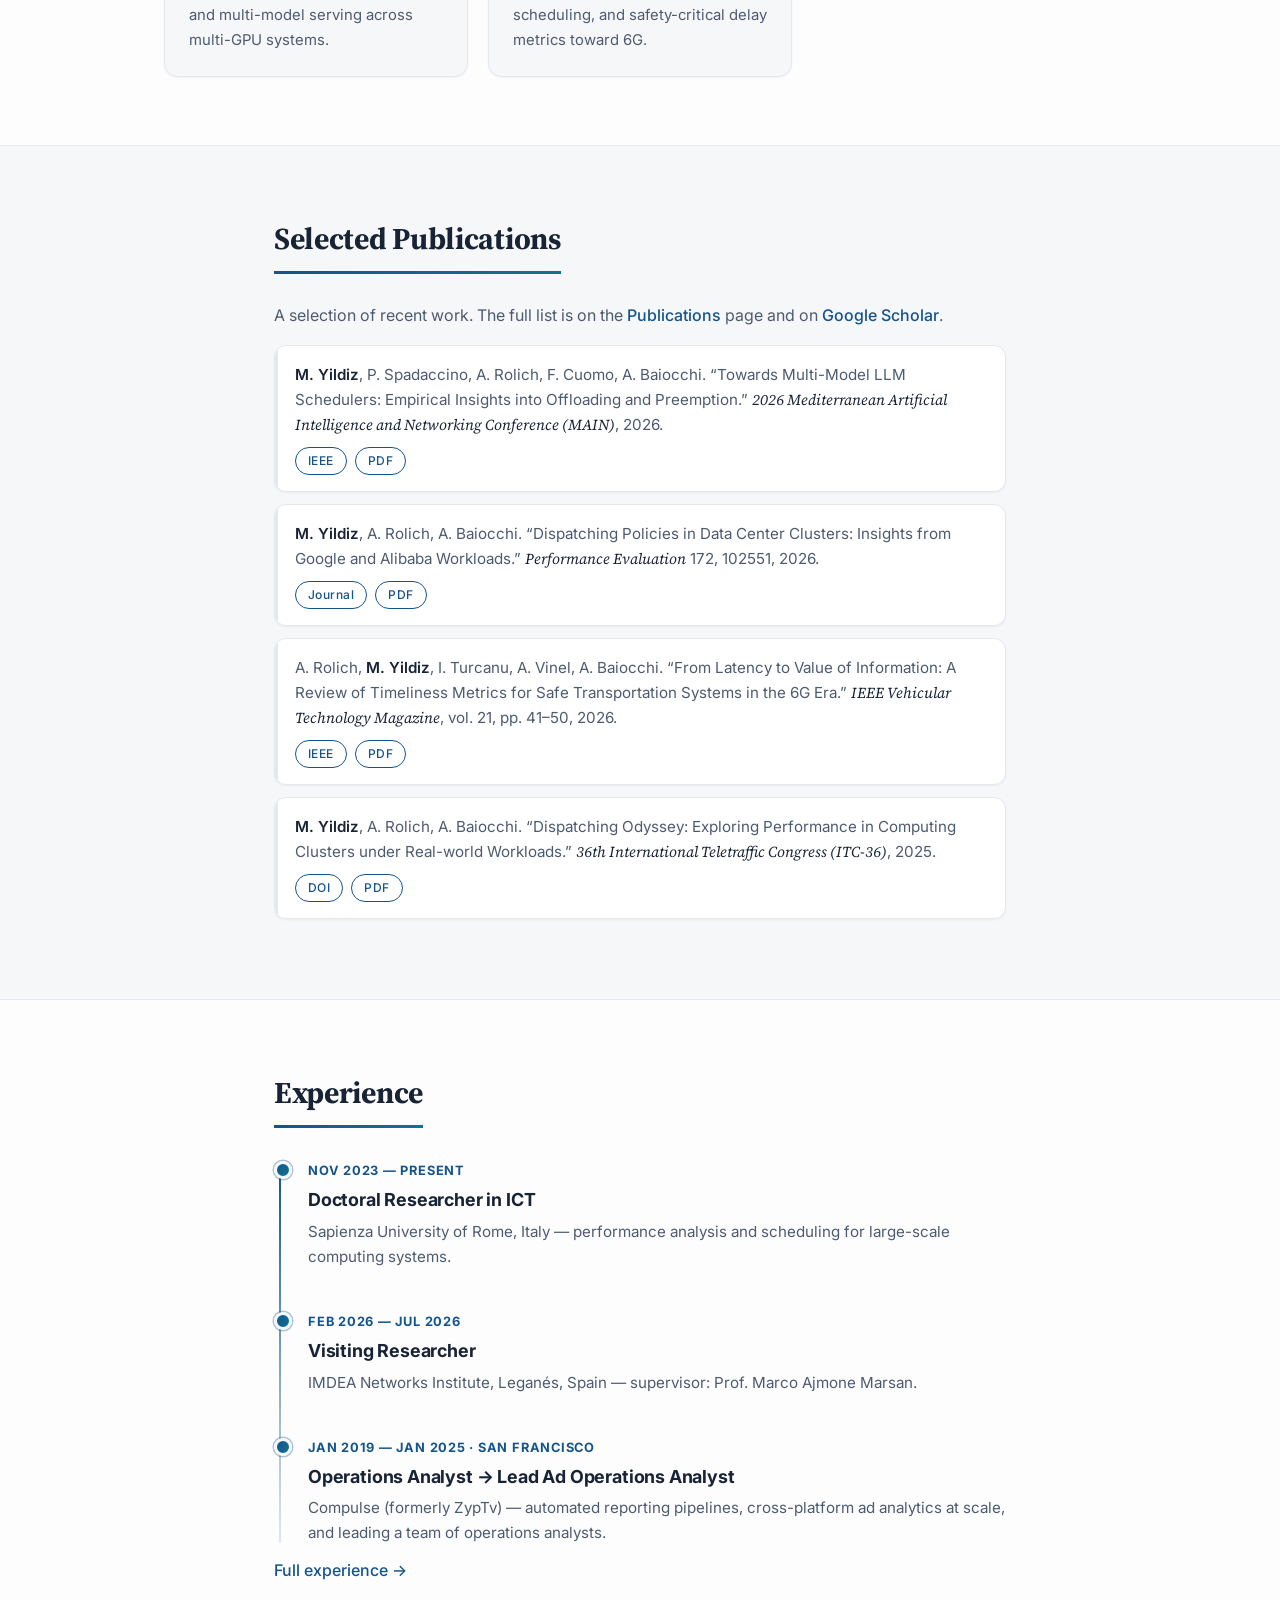
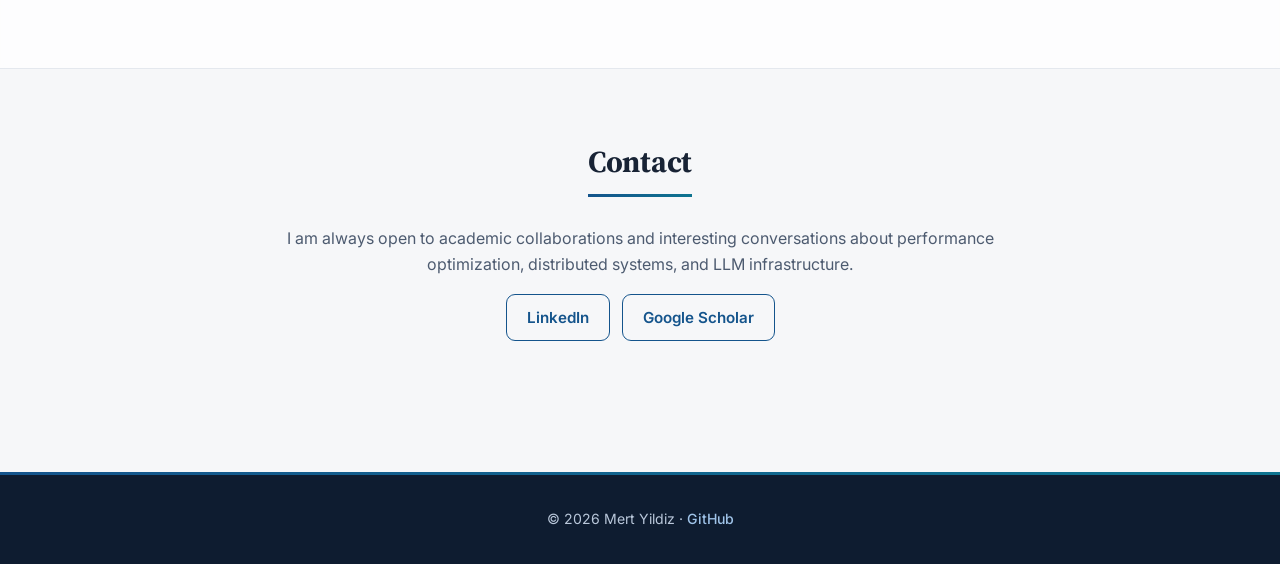
==== commit 36bcc326: "Rename Service page to Activities; add Awards section - service.html -> activities.html (nav updated" ====
--- a/index.html
+++ b/index.html
@@ -27,7 +27,7 @@
       <li><a href="experience.html">Experience</a></li>
       <li><a href="education.html">Education</a></li>
       <li><a href="skills.html">Skills</a></li>
-      <li><a href="service.html">Service</a></li>
+      <li><a href="activities.html">Activities</a></li>
       <li><a href="contact.html">Contact</a></li>
     </ul>
   </nav>
--- a/css/style.css
+++ b/css/style.css
@@ -297,10 +297,15 @@
 .contact-lead p { margin-bottom: 24px; }
 .contact-row--tall { align-items: flex-start; }
 .email-block { display: flex; flex-direction: column; gap: 3px; }
-.contact-email { font-family: var(--serif); font-size: 1rem; font-weight: 600; color: var(--accent-dark); letter-spacing: 0.01em; overflow-wrap: anywhere; }
-.contact-email--alt { font-size: 0.9rem; }
+.contact-email-img {
+  display: block; height: auto; width: 100%; max-width: 399px;
+  user-select: none; -webkit-user-drag: none;
+}
+.contact-email-img--alt { max-width: 329px; }
+.location-img { display: block; height: auto; width: 100%; max-width: 478px; margin-top: 4px; user-select: none; -webkit-user-drag: none; }
 .contact-email-label { font-size: 0.7rem; font-weight: 700; text-transform: uppercase; letter-spacing: 0.08em; color: var(--accent); margin-top: 6px; }
 .email-block small { color: var(--ink-soft); font-size: 0.75rem; margin-top: 4px; }
+.facts-email-img { display: block; height: 22px; width: auto; margin-top: 3px; user-select: none; -webkit-user-drag: none; }
 .contact-alt { margin-top: 14px; }
 
 .contact-card {
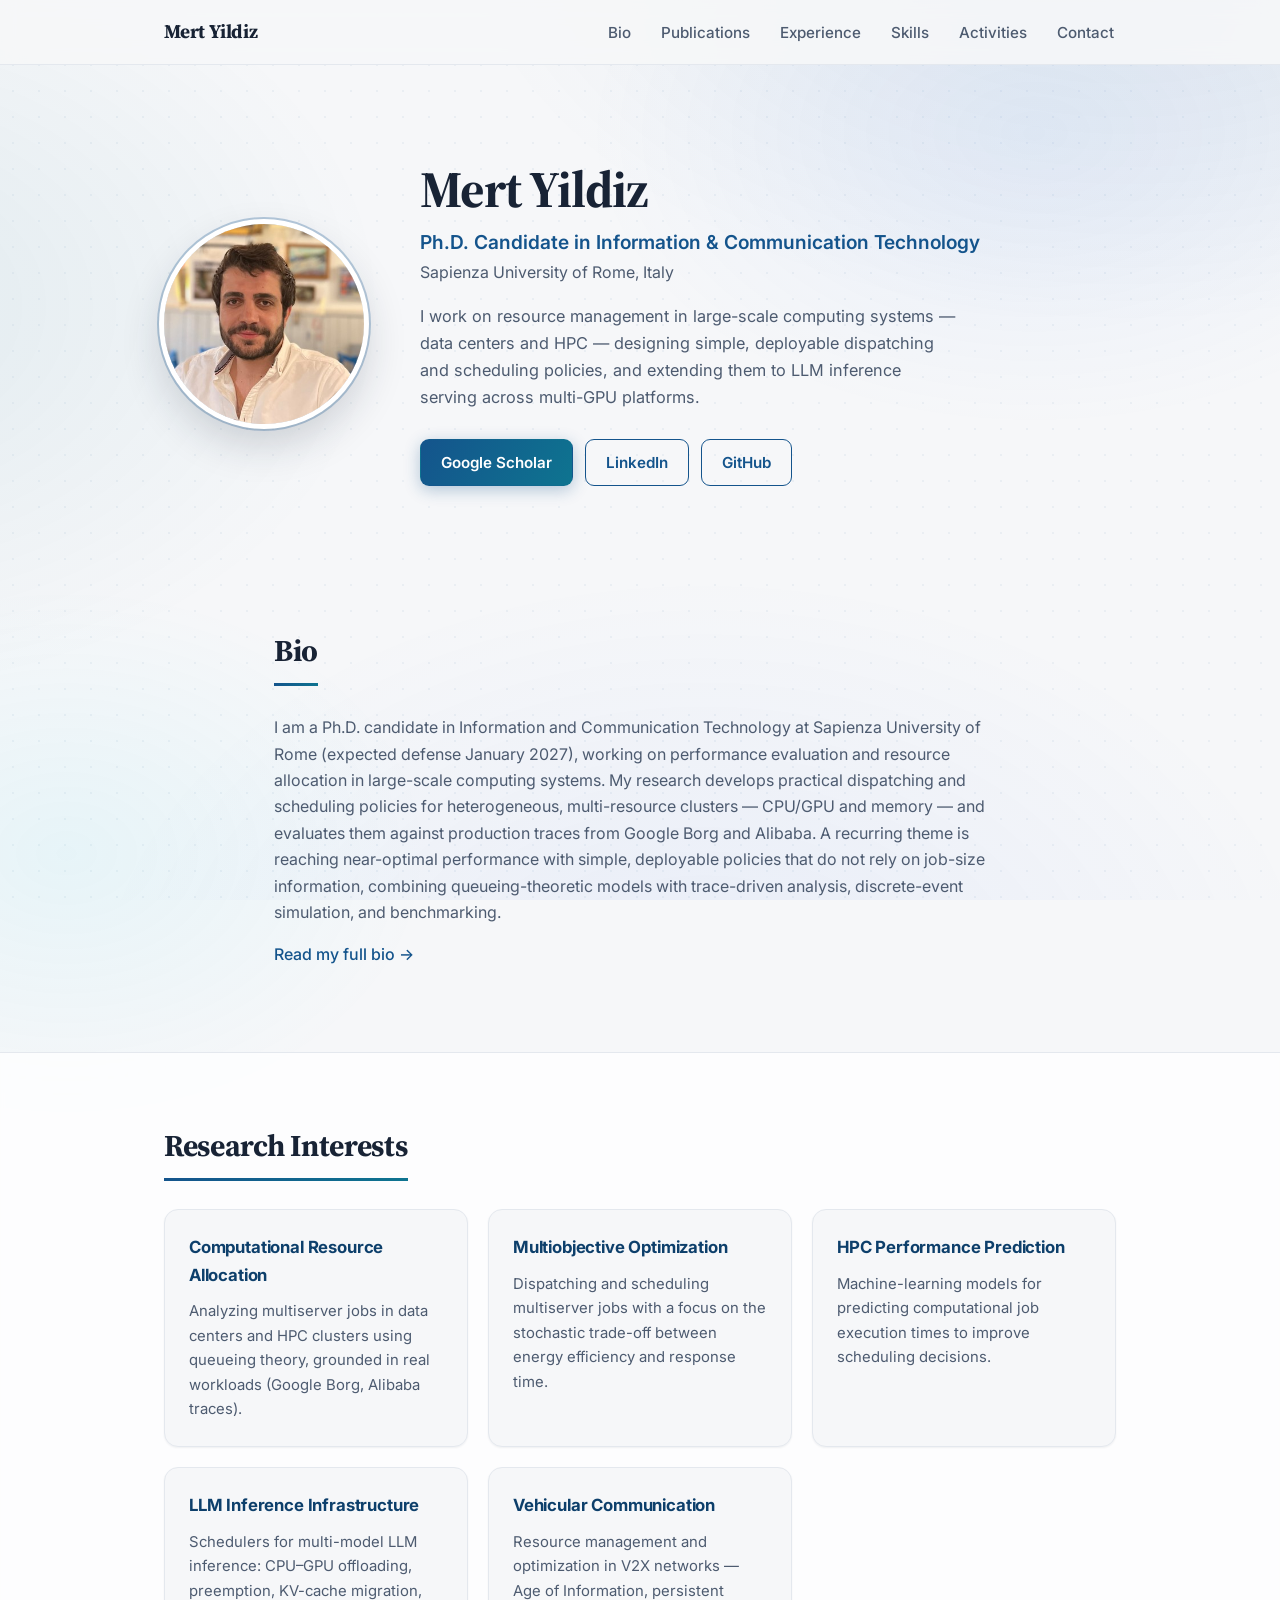
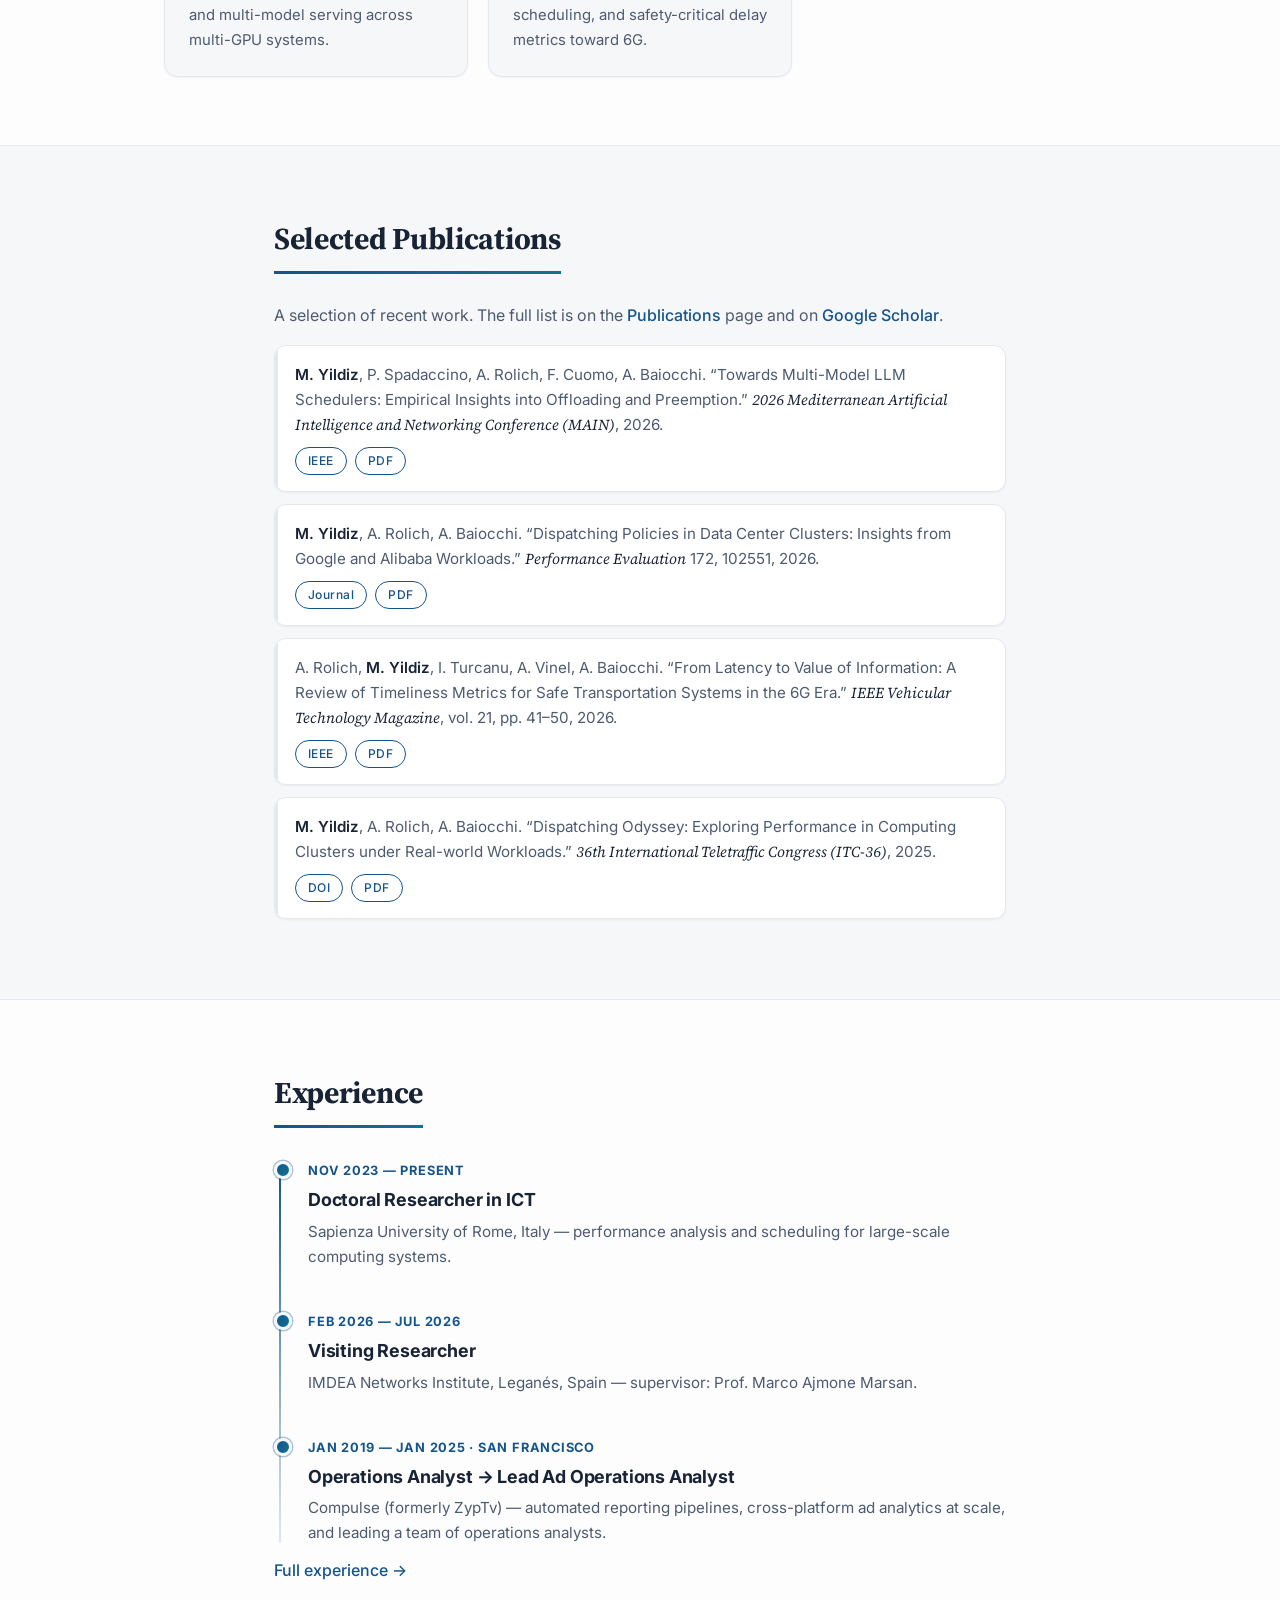
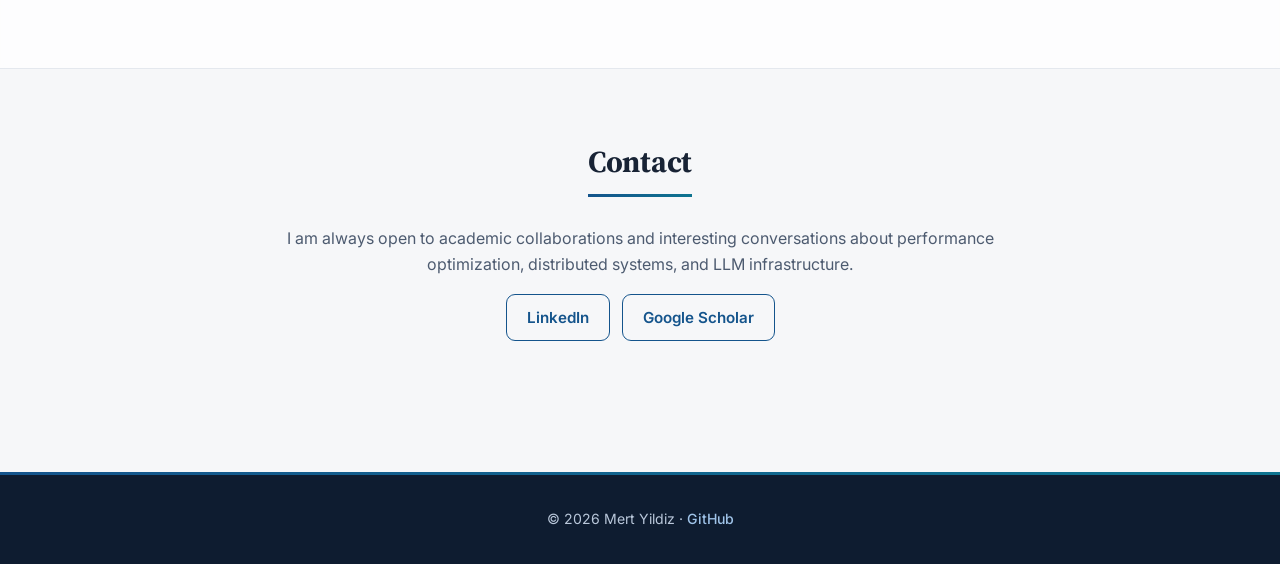
==== commit eefa1dc9: "Rename About to Bio; merge Education into Experience page - about.html -> bio.html (nav + titles upd" ====
--- a/index.html
+++ b/index.html
@@ -3,10 +3,10 @@
 <head>
   <meta charset="UTF-8">
   <meta name="viewport" content="width=device-width, initial-scale=1.0">
-  <title>Mert Yildiz — Academic Portfolio</title>
+  <title>Mert Yildiz</title>
   <meta name="description" content="Mert Yildiz — Ph.D. Candidate in ICT at Sapienza University of Rome. Resource management in data centers and HPC, queueing theory, LLM inference serving, vehicular networks.">
   <link rel="icon" type="image/jpeg" href="assets/Profile_photo.jpg">
-  <meta property="og:title" content="Mert Yildiz — Academic Portfolio">
+  <meta property="og:title" content="Mert Yildiz">
   <meta property="og:description" content="Ph.D. Candidate in ICT at Sapienza University of Rome. Data centers, HPC, queueing theory, LLM inference serving, vehicular networks.">
   <meta property="og:type" content="website">
   <meta property="og:image" content="assets/Profile_photo.jpg">
@@ -22,10 +22,9 @@
     <a class="nav__brand" href="index.html">Mert Yildiz</a>
     <button class="nav__toggle" aria-label="Toggle menu" aria-expanded="false">☰</button>
     <ul class="nav__links">
-      <li><a href="about.html">About</a></li>
+      <li><a href="bio.html">Bio</a></li>
       <li><a href="publications.html">Publications</a></li>
       <li><a href="experience.html">Experience</a></li>
-      <li><a href="education.html">Education</a></li>
       <li><a href="skills.html">Skills</a></li>
       <li><a href="activities.html">Activities</a></li>
       <li><a href="contact.html">Contact</a></li>
@@ -60,7 +59,7 @@
   <!-- ============ ABOUT (excerpt) ============ -->
   <section class="section">
     <div class="container narrow">
-      <h2>About</h2>
+      <h2>Bio</h2>
       <p>
         I am a Ph.D. candidate in Information and Communication Technology at Sapienza University of Rome
         (expected defense January 2027), working on performance evaluation and resource allocation in
@@ -70,7 +69,7 @@
         deployable policies that do not rely on job-size information, combining queueing-theoretic models with
         trace-driven analysis, discrete-event simulation, and benchmarking.
       </p>
-      <p><a href="about.html">More about me →</a></p>
+      <p><a href="bio.html">Read my full bio →</a></p>
     </div>
   </section>
 
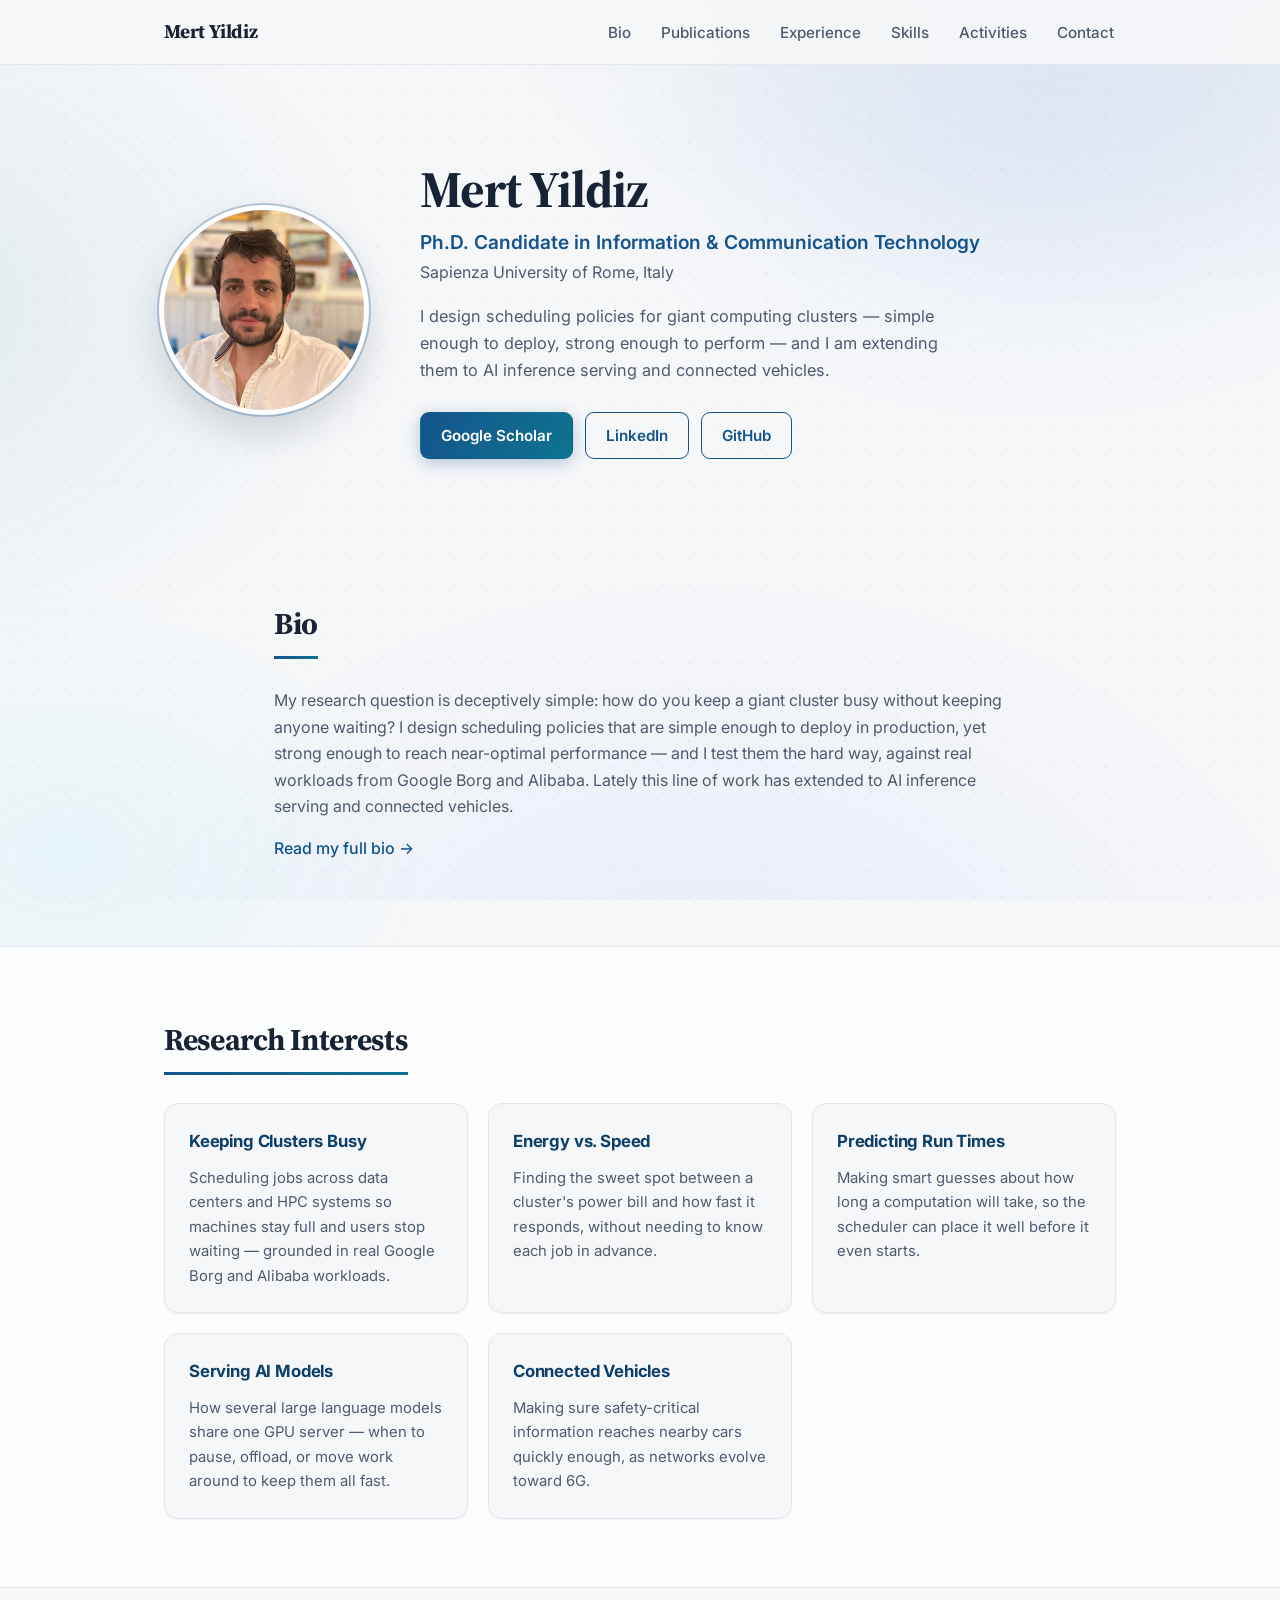
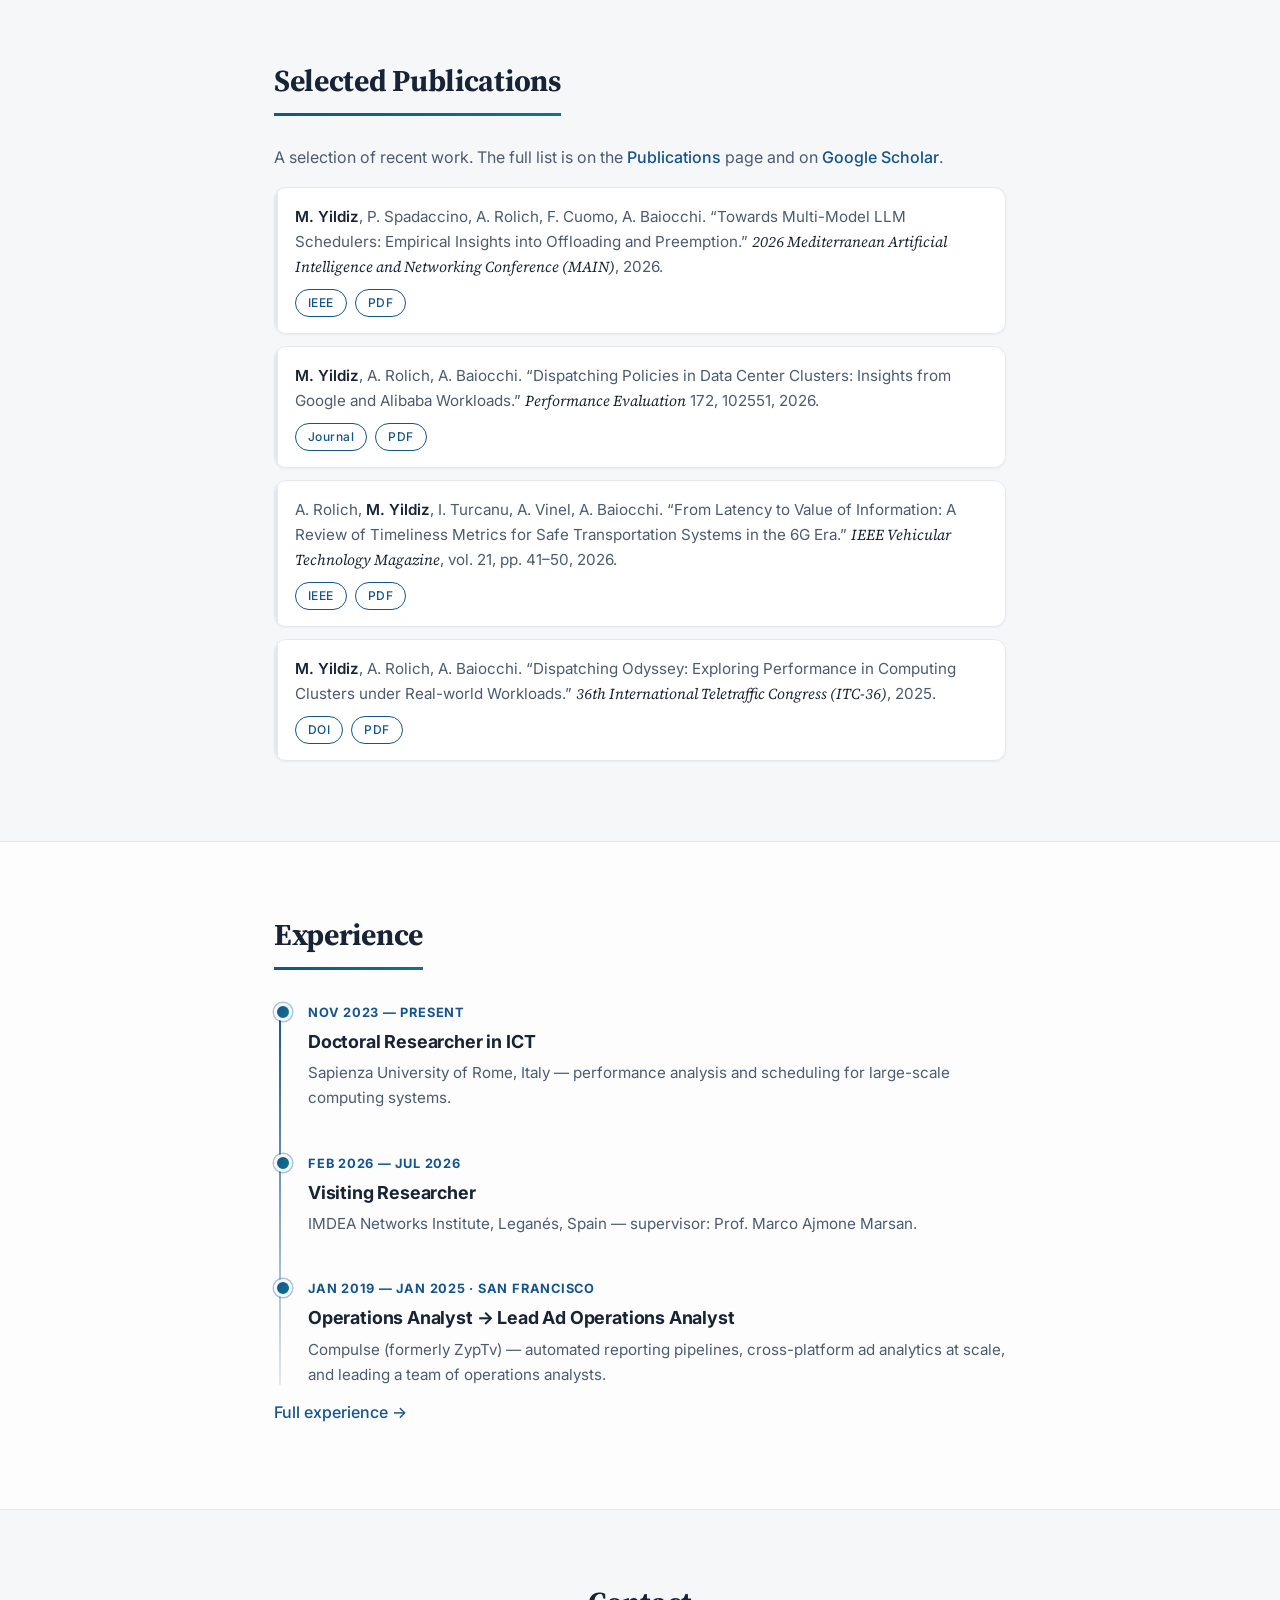
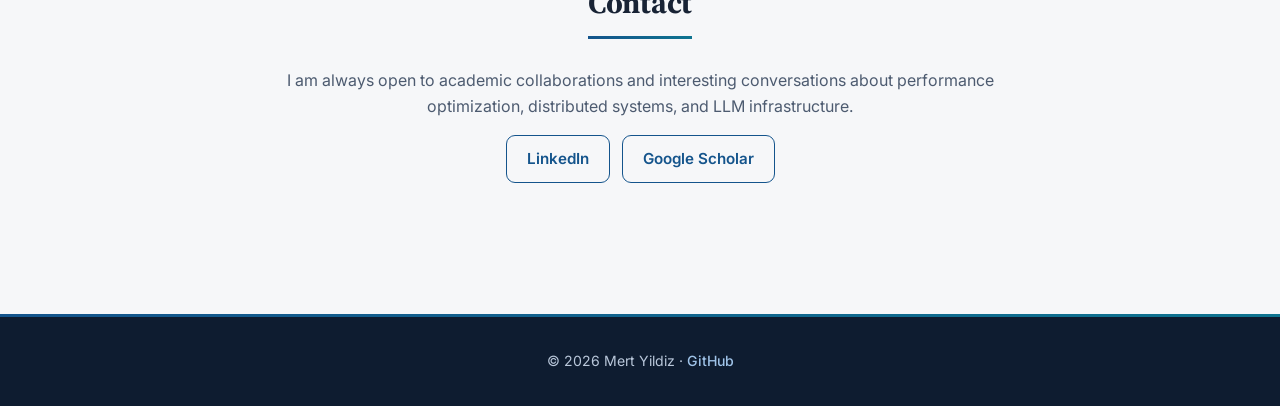
==== commit 5560f5c3: "Rewrite bio in a warmer, story-driven voice; drop jargon site-wide - Bio page: opens with the resear" ====
--- a/index.html
+++ b/index.html
@@ -43,9 +43,8 @@
         <p class="hero__role">Ph.D. Candidate in Information &amp; Communication Technology</p>
         <p class="hero__affil">Sapienza University of Rome, Italy</p>
         <p class="hero__tagline">
-          I work on resource management in large-scale computing systems — data centers and HPC —
-          designing simple, deployable dispatching and scheduling policies, and extending them to
-          LLM inference serving across multi-GPU platforms.
+          I design scheduling policies for giant computing clusters — simple enough to deploy, strong enough to
+          perform — and I am extending them to AI inference serving and connected vehicles.
         </p>
         <div class="hero__links">
           <a class="btn btn--primary" href="https://scholar.google.com/citations?user=gYXDUkcAAAAJ&hl=en" target="_blank" rel="noopener">Google Scholar</a>
@@ -61,13 +60,10 @@
     <div class="container narrow">
       <h2>Bio</h2>
       <p>
-        I am a Ph.D. candidate in Information and Communication Technology at Sapienza University of Rome
-        (expected defense January 2027), working on performance evaluation and resource allocation in
-        large-scale computing systems. My research develops practical dispatching and scheduling policies for
-        heterogeneous, multi-resource clusters — CPU/GPU and memory — and evaluates them against production
-        traces from Google Borg and Alibaba. A recurring theme is reaching near-optimal performance with simple,
-        deployable policies that do not rely on job-size information, combining queueing-theoretic models with
-        trace-driven analysis, discrete-event simulation, and benchmarking.
+        My research question is deceptively simple: how do you keep a giant cluster busy without keeping anyone
+        waiting? I design scheduling policies that are simple enough to deploy in production, yet strong enough
+        to reach near-optimal performance — and I test them the hard way, against real workloads from Google Borg
+        and Alibaba. Lately this line of work has extended to AI inference serving and connected vehicles.
       </p>
       <p><a href="bio.html">Read my full bio →</a></p>
     </div>
@@ -79,24 +75,24 @@
       <h2>Research Interests</h2>
       <div class="cards">
         <div class="card">
-          <h3>Computational Resource Allocation</h3>
-          <p>Analyzing multiserver jobs in data centers and HPC clusters using queueing theory, grounded in real workloads (Google Borg, Alibaba traces).</p>
+          <h3>Keeping Clusters Busy</h3>
+          <p>Scheduling jobs across data centers and HPC systems so machines stay full and users stop waiting — grounded in real Google Borg and Alibaba workloads.</p>
         </div>
         <div class="card">
-          <h3>Multiobjective Optimization</h3>
-          <p>Dispatching and scheduling multiserver jobs with a focus on the stochastic trade-off between energy efficiency and response time.</p>
+          <h3>Energy vs. Speed</h3>
+          <p>Finding the sweet spot between a cluster's power bill and how fast it responds, without needing to know each job in advance.</p>
         </div>
         <div class="card">
-          <h3>HPC Performance Prediction</h3>
-          <p>Machine-learning models for predicting computational job execution times to improve scheduling decisions.</p>
+          <h3>Predicting Run Times</h3>
+          <p>Making smart guesses about how long a computation will take, so the scheduler can place it well before it even starts.</p>
         </div>
         <div class="card">
-          <h3>LLM Inference Infrastructure</h3>
-          <p>Schedulers for multi-model LLM inference: CPU–GPU offloading, preemption, KV-cache migration, and multi-model serving across multi-GPU systems.</p>
+          <h3>Serving AI Models</h3>
+          <p>How several large language models share one GPU server — when to pause, offload, or move work around to keep them all fast.</p>
         </div>
         <div class="card">
-          <h3>Vehicular Communication</h3>
-          <p>Resource management and optimization in V2X networks — Age of Information, persistent scheduling, and safety-critical delay metrics toward 6G.</p>
+          <h3>Connected Vehicles</h3>
+          <p>Making sure safety-critical information reaches nearby cars quickly enough, as networks evolve toward 6G.</p>
         </div>
       </div>
     </div>
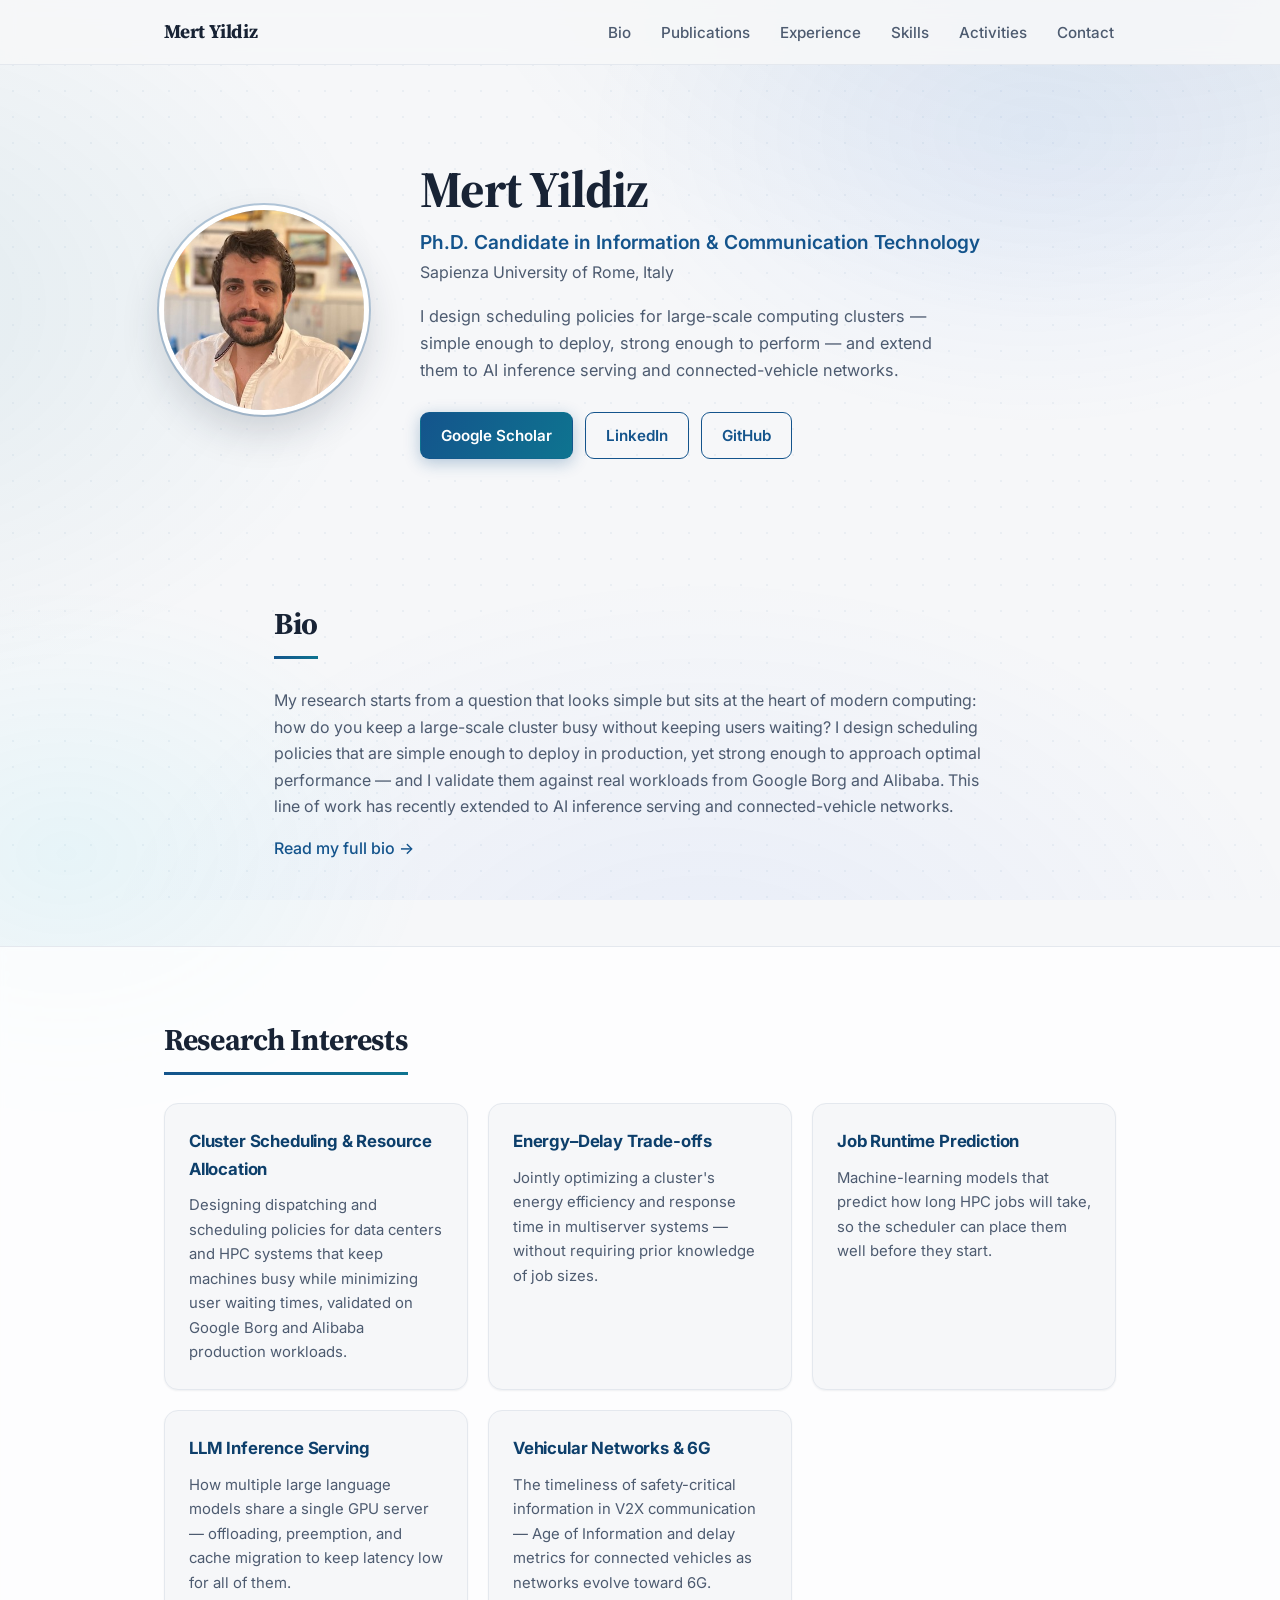
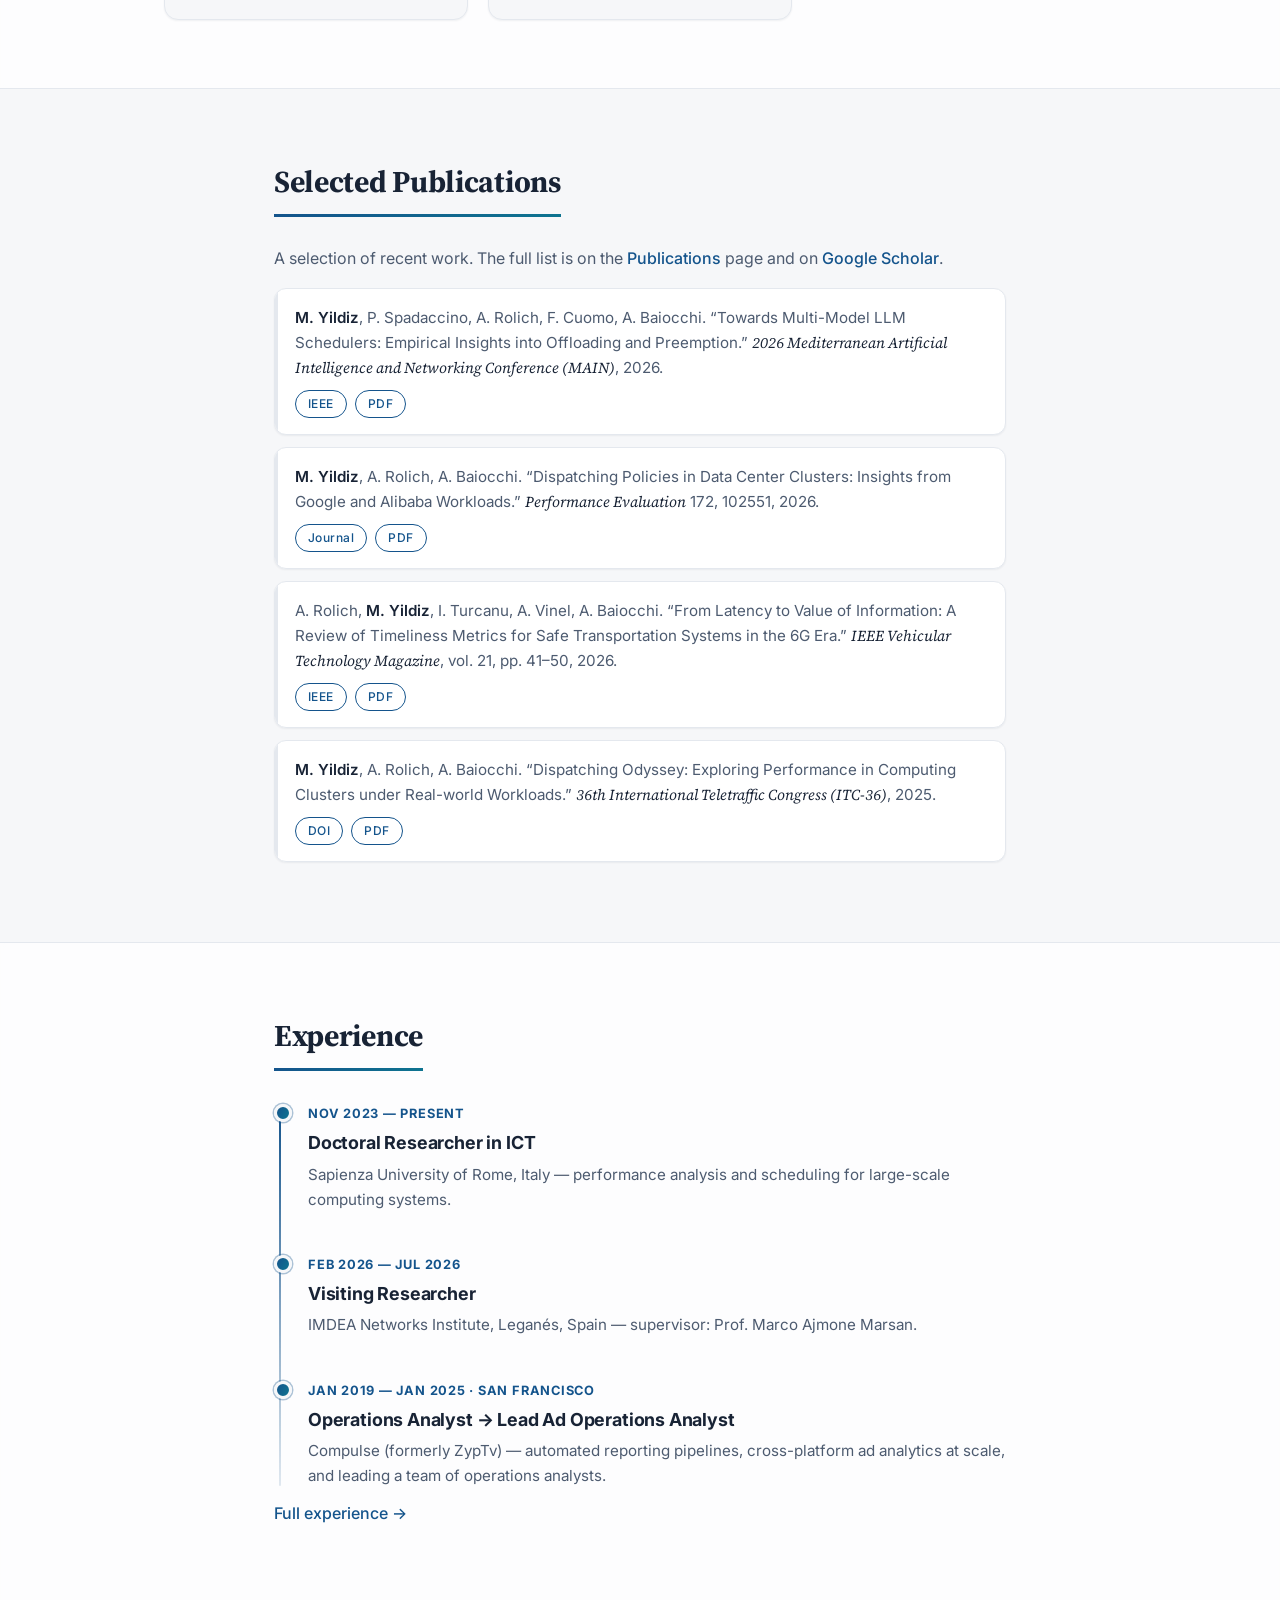
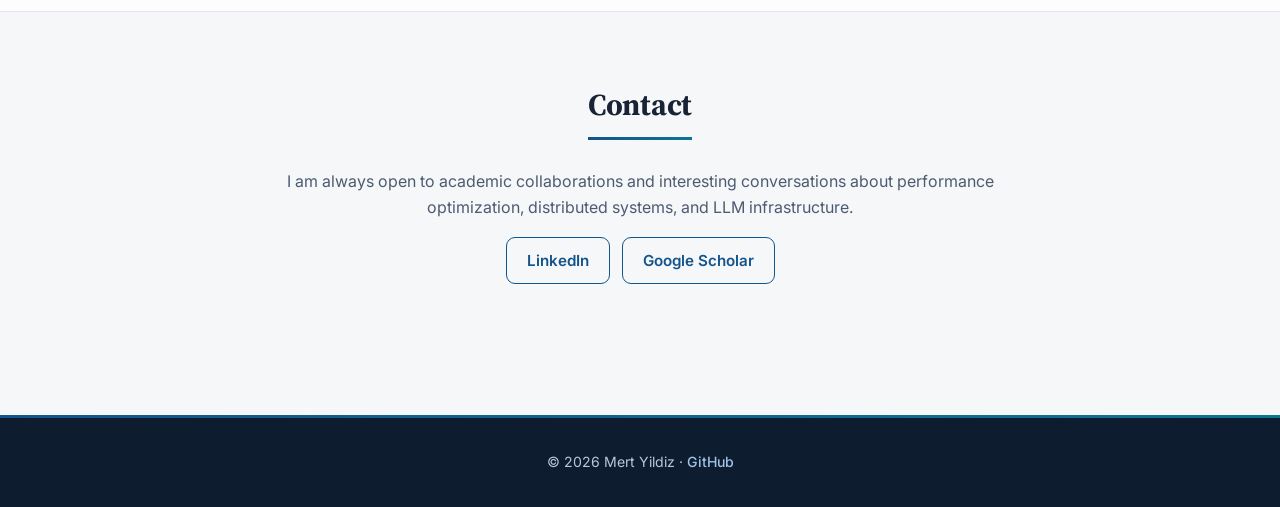
==== commit 5a60d5b9: "Tighten bio copy to a professional academic register - Bio: 'deceptively simple' -> 'looks simple bu" ====
--- a/index.html
+++ b/index.html
@@ -43,8 +43,8 @@
         <p class="hero__role">Ph.D. Candidate in Information &amp; Communication Technology</p>
         <p class="hero__affil">Sapienza University of Rome, Italy</p>
         <p class="hero__tagline">
-          I design scheduling policies for giant computing clusters — simple enough to deploy, strong enough to
-          perform — and I am extending them to AI inference serving and connected vehicles.
+          I design scheduling policies for large-scale computing clusters — simple enough to deploy, strong enough
+          to perform — and extend them to AI inference serving and connected-vehicle networks.
         </p>
         <div class="hero__links">
           <a class="btn btn--primary" href="https://scholar.google.com/citations?user=gYXDUkcAAAAJ&hl=en" target="_blank" rel="noopener">Google Scholar</a>
@@ -60,10 +60,11 @@
     <div class="container narrow">
       <h2>Bio</h2>
       <p>
-        My research question is deceptively simple: how do you keep a giant cluster busy without keeping anyone
-        waiting? I design scheduling policies that are simple enough to deploy in production, yet strong enough
-        to reach near-optimal performance — and I test them the hard way, against real workloads from Google Borg
-        and Alibaba. Lately this line of work has extended to AI inference serving and connected vehicles.
+        My research starts from a question that looks simple but sits at the heart of modern computing: how do you
+        keep a large-scale cluster busy without keeping users waiting? I design scheduling policies that are simple
+        enough to deploy in production, yet strong enough to approach optimal performance — and I validate them
+        against real workloads from Google Borg and Alibaba. This line of work has recently extended to AI inference
+        serving and connected-vehicle networks.
       </p>
       <p><a href="bio.html">Read my full bio →</a></p>
     </div>
@@ -75,24 +76,24 @@
       <h2>Research Interests</h2>
       <div class="cards">
         <div class="card">
-          <h3>Keeping Clusters Busy</h3>
-          <p>Scheduling jobs across data centers and HPC systems so machines stay full and users stop waiting — grounded in real Google Borg and Alibaba workloads.</p>
+          <h3>Cluster Scheduling &amp; Resource Allocation</h3>
+          <p>Designing dispatching and scheduling policies for data centers and HPC systems that keep machines busy while minimizing user waiting times, validated on Google Borg and Alibaba production workloads.</p>
         </div>
         <div class="card">
-          <h3>Energy vs. Speed</h3>
-          <p>Finding the sweet spot between a cluster's power bill and how fast it responds, without needing to know each job in advance.</p>
+          <h3>Energy–Delay Trade-offs</h3>
+          <p>Jointly optimizing a cluster's energy efficiency and response time in multiserver systems — without requiring prior knowledge of job sizes.</p>
         </div>
         <div class="card">
-          <h3>Predicting Run Times</h3>
-          <p>Making smart guesses about how long a computation will take, so the scheduler can place it well before it even starts.</p>
+          <h3>Job Runtime Prediction</h3>
+          <p>Machine-learning models that predict how long HPC jobs will take, so the scheduler can place them well before they start.</p>
         </div>
         <div class="card">
-          <h3>Serving AI Models</h3>
-          <p>How several large language models share one GPU server — when to pause, offload, or move work around to keep them all fast.</p>
+          <h3>LLM Inference Serving</h3>
+          <p>How multiple large language models share a single GPU server — offloading, preemption, and cache migration to keep latency low for all of them.</p>
         </div>
         <div class="card">
-          <h3>Connected Vehicles</h3>
-          <p>Making sure safety-critical information reaches nearby cars quickly enough, as networks evolve toward 6G.</p>
+          <h3>Vehicular Networks &amp; 6G</h3>
+          <p>The timeliness of safety-critical information in V2X communication — Age of Information and delay metrics for connected vehicles as networks evolve toward 6G.</p>
         </div>
       </div>
     </div>
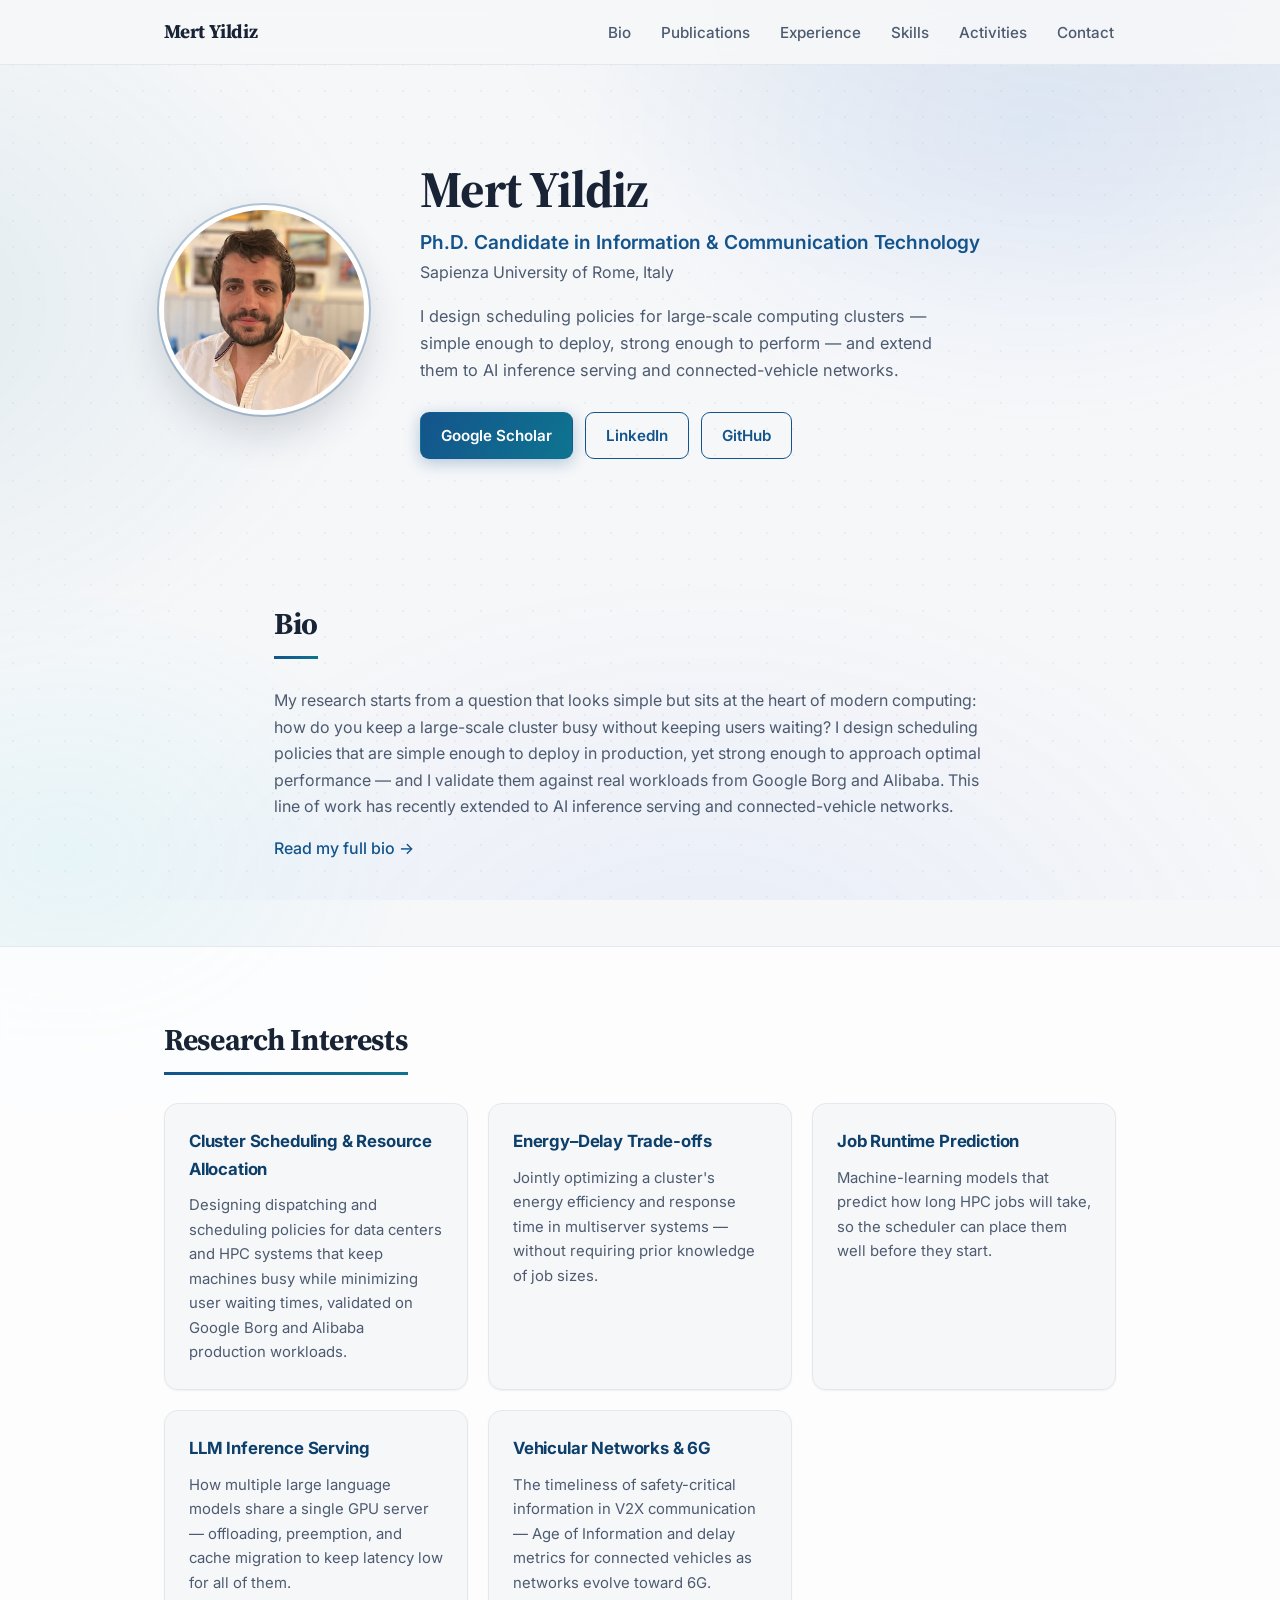
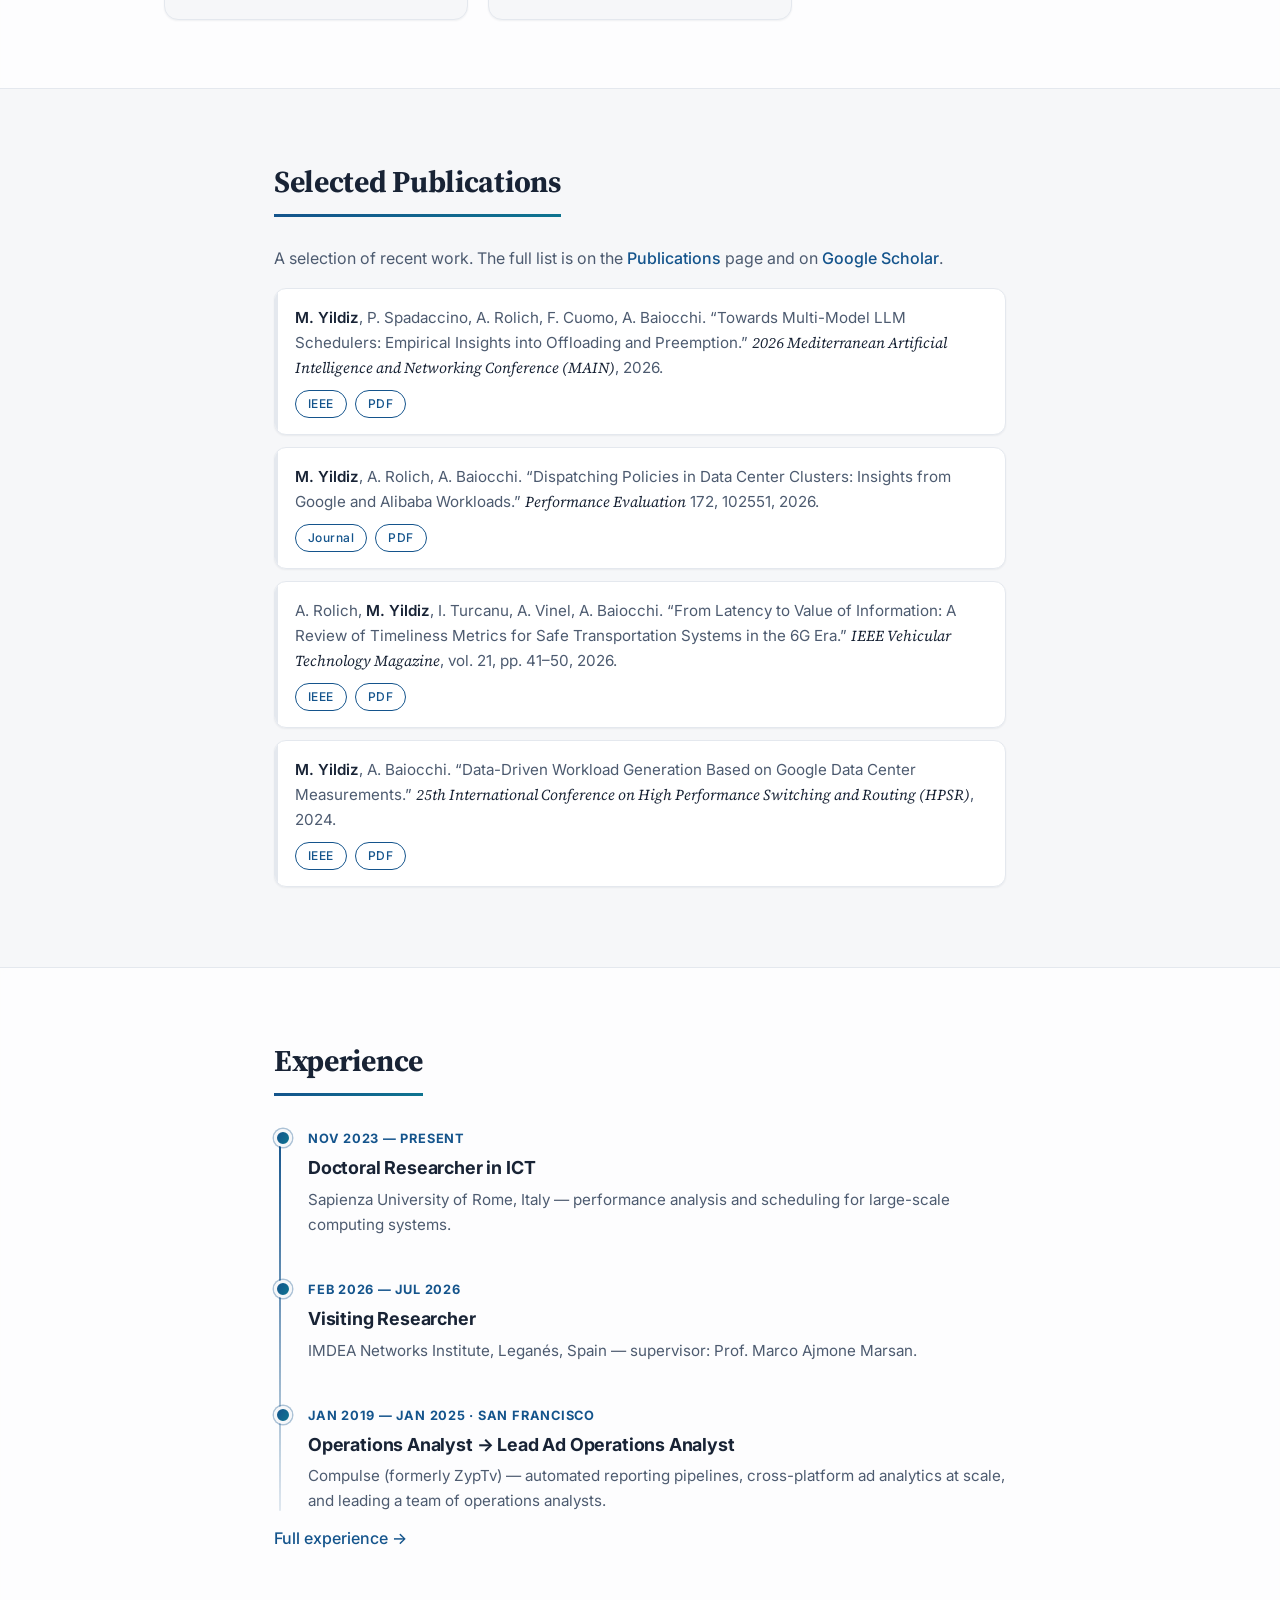
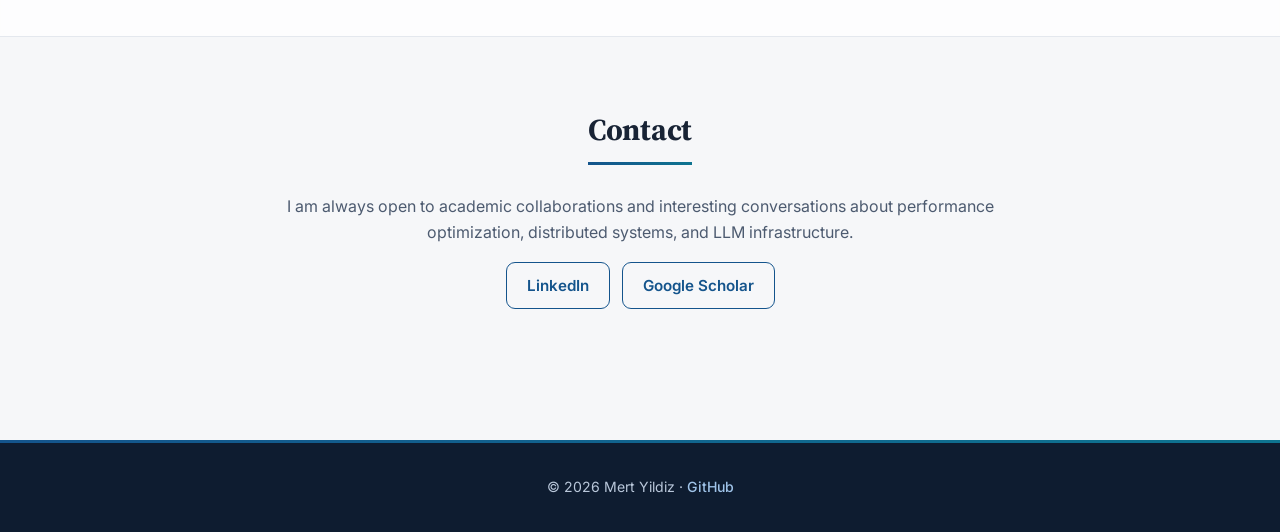
==== commit 6b4f8cab: "Update index.html" ====
--- a/index.html
+++ b/index.html
@@ -134,12 +134,12 @@
           </div>
         </li>
         <li>
-          <span class="pubs__authors"><strong>M. Yildiz</strong>, A. Rolich, A. Baiocchi</span>.
-          “Dispatching Odyssey: Exploring Performance in Computing Clusters under Real-world Workloads.”
-          <em>36th International Teletraffic Congress (ITC-36)</em>, 2025.
+          <span class="pubs__authors"><strong>M. Yildiz</strong>, A. Baiocchi</span>.
+          “Data-Driven Workload Generation Based on Google Data Center Measurements.”
+          <em>25th International Conference on High Performance Switching and Routing (HPSR)</em>, 2024.
           <div class="pubs__links">
-            <a class="pubs__doi" href="https://doi.org/10.23919/itc-3665175.2025.11078624" target="_blank" rel="noopener">DOI</a>
-            <a class="pubs__pdf" href="My_papers_pdfs/Dispatching_Odyssey_Exploring_Performance_in_Computing_Clusters_under_Real-world_Workloads.pdf" download>PDF</a>
+            <a class="pubs__doi" href="https://doi.org/10.1109/HPSR62440.2024.10635925" target="_blank" rel="noopener">IEEE</a>
+            <a class="pubs__pdf" href="My_papers_pdfs/Data-Driven_Workload_Generation_Based_on_Google_Data_Center_Measurements.pdf" download>PDF</a>
           </div>
         </li>
       </ul>
